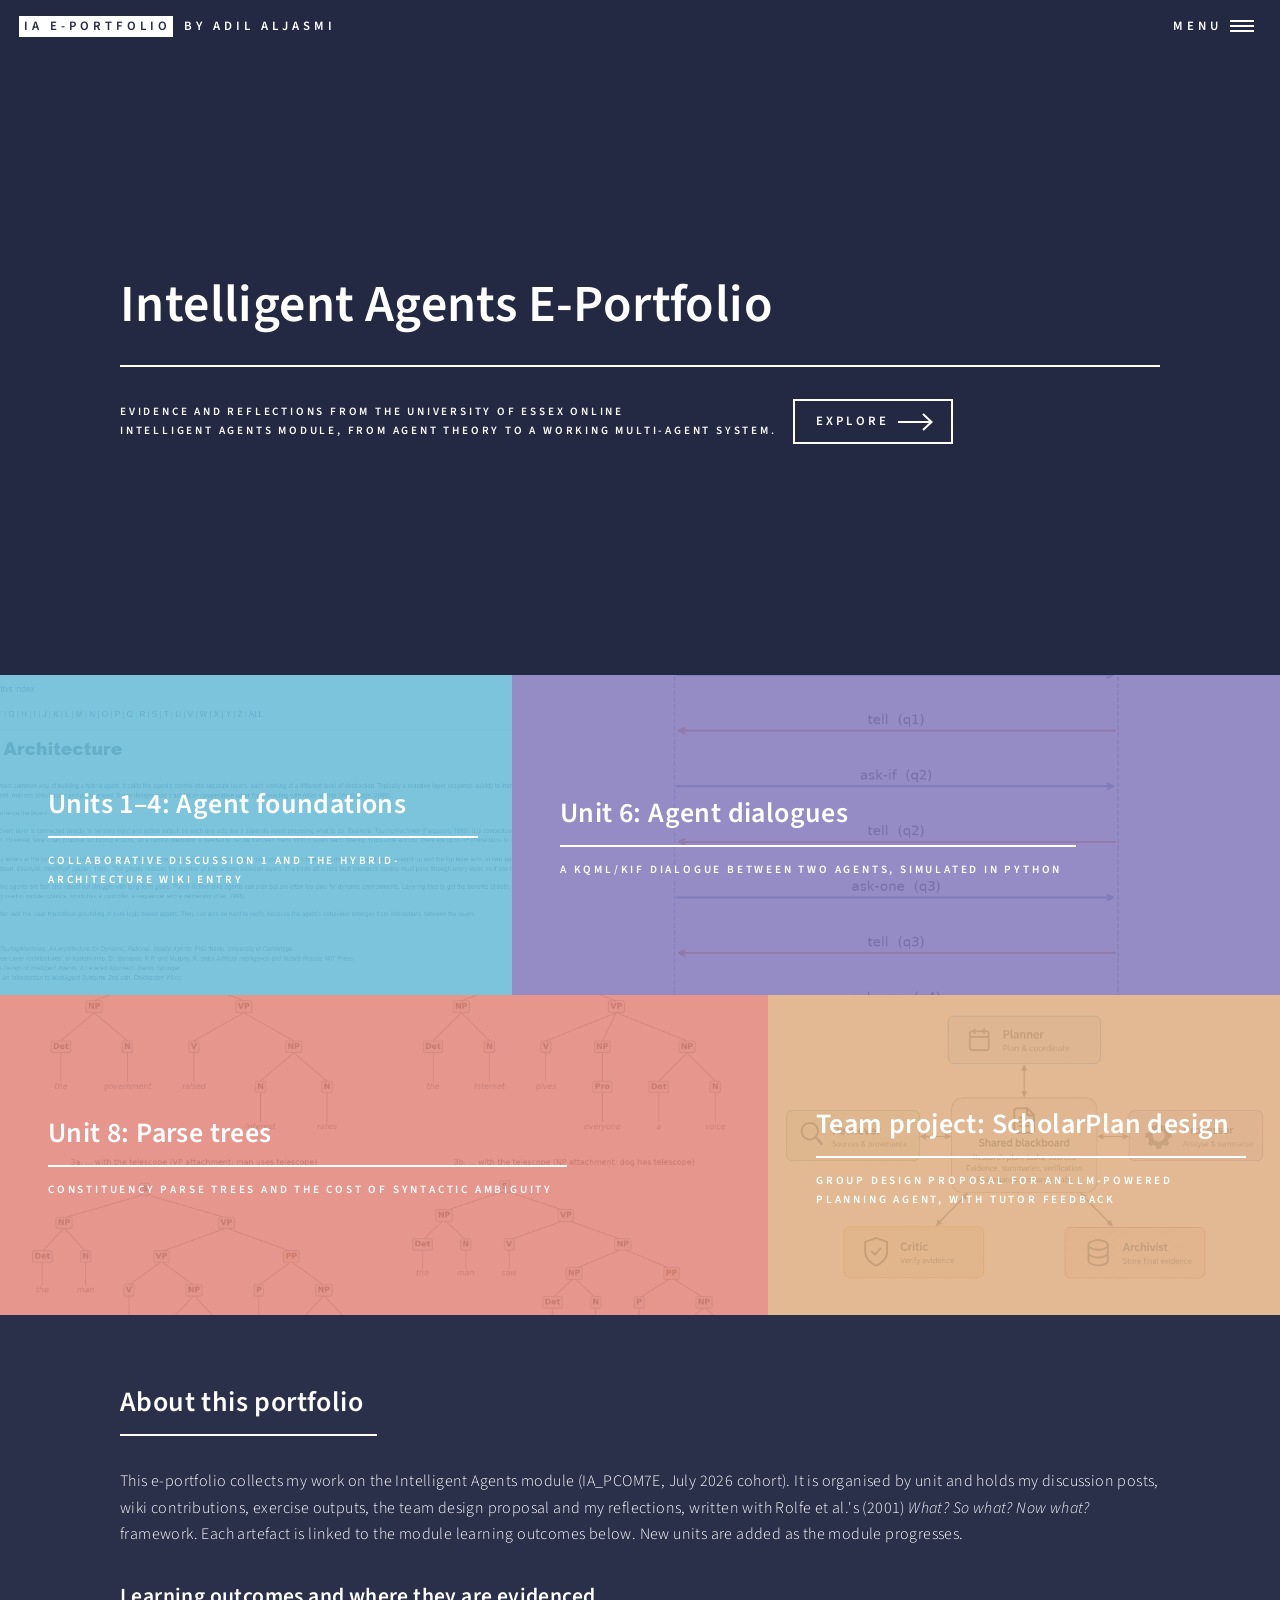
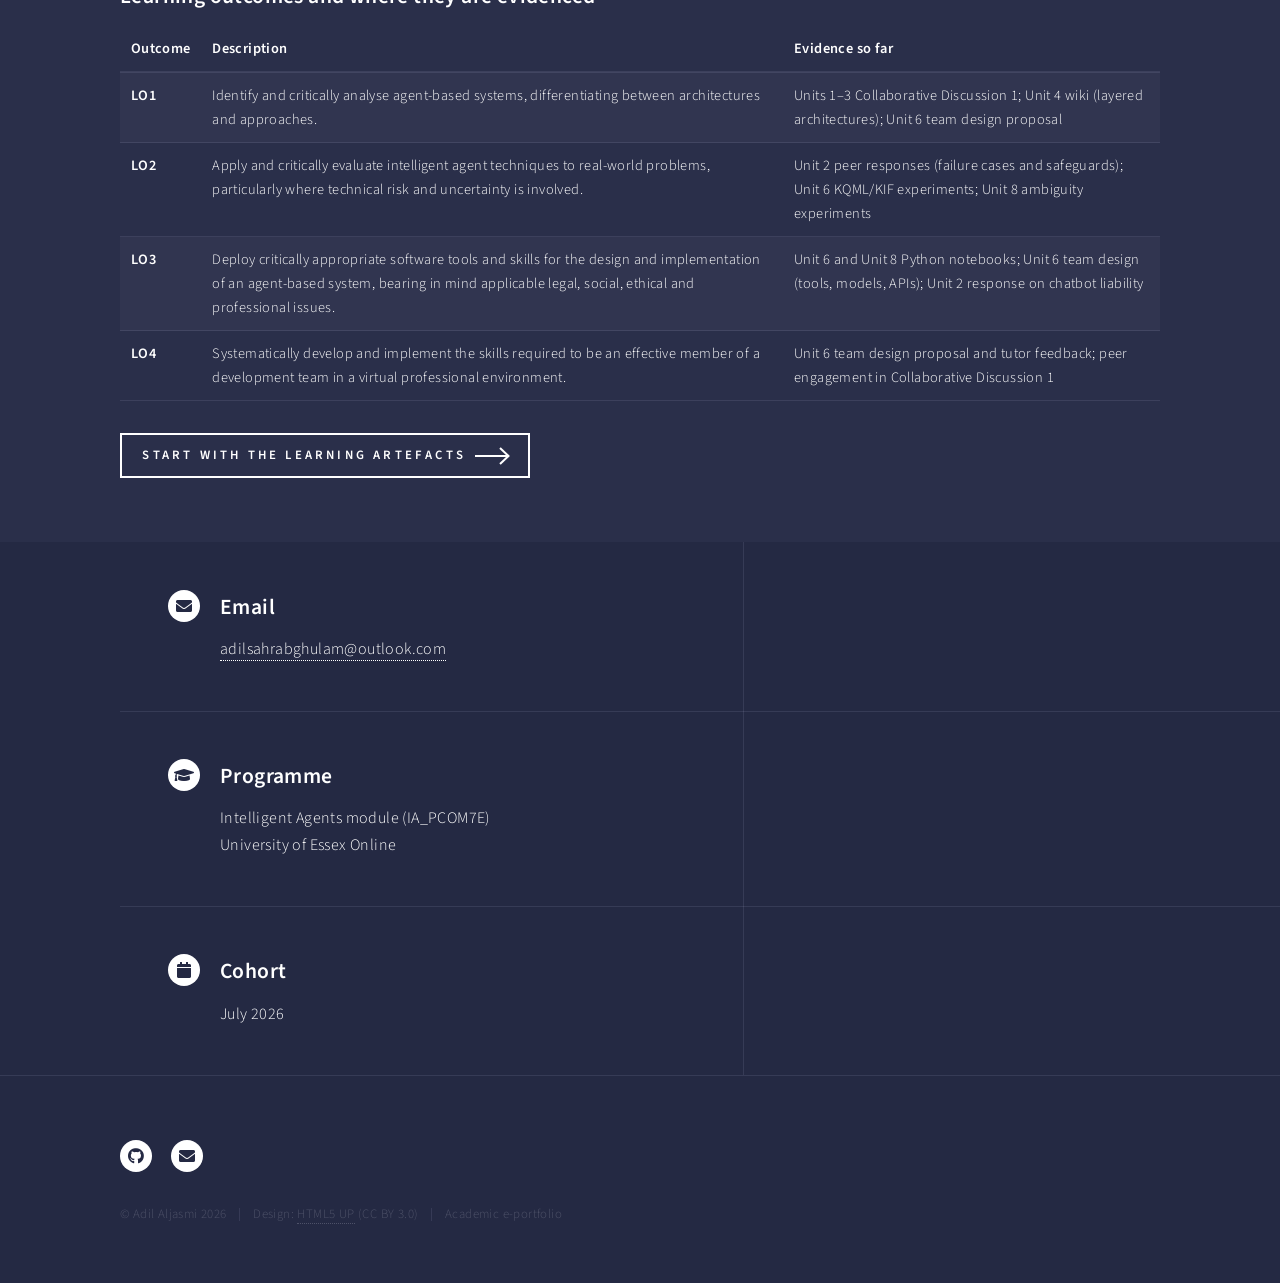
==== index.html @ deefd07a "Intelligent Agents e-portfolio: Units 1-4, 6 and 8, team project page" ====
<!DOCTYPE HTML>
<!--
	Forty by HTML5 UP
	html5up.net | @ajlkn
	Free for personal and commercial use under the CCA 3.0 license (html5up.net/license)
-->
<html>
	<head>
		<title>Home - Intelligent Agents E-Portfolio - ADIL ALJASMI</title>
		<meta charset="utf-8" />
		<meta name="viewport" content="width=device-width, initial-scale=1, user-scalable=no" />
		<link rel="stylesheet" href="assets/css/main.css" />
		<link rel="stylesheet" href="assets/css/portfolio.css" />
		<noscript><link rel="stylesheet" href="assets/css/noscript.css" /></noscript>
	</head>
	<body class="is-preload">
		<div id="wrapper">
			<header id="header" class="alt">
				<a href="index.html" class="logo"><strong>IA E-Portfolio</strong> <span>by ADIL ALJASMI</span></a>
				<nav><a href="#menu">Menu</a></nav>
			</header>
			<nav id="menu">
				<ul class="links">
							<li><a href="index.html">Home</a></li>
							<li><a href="artefacts.html">Learning Artefacts</a></li>
							<li><a href="team-project.html">Team Project (Unit 6)</a></li>
				</ul>
				<ul class="actions stacked">
					<li><a href="https://github.com/adilaljasmi/scholarplan" class="button primary fit">ScholarPlan code (Unit 11)</a></li>
					<li><a href="https://github.com/adilaljasmi" class="button fit">GitHub</a></li>
				</ul>
			</nav>
			<section id="banner" class="major">
				<div class="inner">
					<header class="major"><h1>Intelligent Agents E-Portfolio</h1></header>
					<div class="content">
						<p>Evidence and reflections from the University of Essex Online<br />Intelligent Agents module, from agent theory to a working multi-agent system.</p>
						<ul class="actions"><li><a href="#one" class="button next scrolly">Explore</a></li></ul>
					</div>
				</div>
			</section>
			<div id="main">
				<section id="one" class="tiles">
					<article>
						<span class="image"><img src="images/tile-units.png" alt="" /></span>
						<header class="major"><h3><a href="artefacts.html#unit1" class="link">Units 1&ndash;4: Agent foundations</a></h3><p>Collaborative Discussion 1 and the hybrid-architecture wiki entry</p></header>
					</article>
					<article>
						<span class="image"><img src="images/tile-unit6.png" alt="" /></span>
						<header class="major"><h3><a href="artefacts.html#unit6" class="link">Unit 6: Agent dialogues</a></h3><p>A KQML/KIF dialogue between two agents, simulated in Python</p></header>
					</article>
					<article>
						<span class="image"><img src="images/tile-unit8.png" alt="" /></span>
						<header class="major"><h3><a href="artefacts.html#unit8" class="link">Unit 8: Parse trees</a></h3><p>Constituency parse trees and the cost of syntactic ambiguity</p></header>
					</article>
					<article>
						<span class="image"><img src="images/tile-team.png" alt="" /></span>
						<header class="major"><h3><a href="team-project.html" class="link">Team project: ScholarPlan design</a></h3><p>Group design proposal for an LLM-powered planning agent, with tutor feedback</p></header>
					</article>
				</section>
				<section id="two">
					<div class="inner">
						<header class="major"><h2>About this portfolio</h2></header>
						<p>This e-portfolio collects my work on the Intelligent Agents module (IA_PCOM7E, July 2026 cohort). It is organised by unit and holds my discussion posts, wiki contributions, exercise outputs, the team design proposal and my reflections, written with Rolfe et al.'s (2001) <em>What? So what? Now what?</em> framework. Each artefact is linked to the module learning outcomes below. New units are added as the module progresses.</p>
						<h3>Learning outcomes and where they are evidenced</h3>
						<div class="table-wrapper"><table class="lo">
							<thead><tr><th>Outcome</th><th>Description</th><th>Evidence so far</th></tr></thead>
							<tbody><tr><td><strong>LO1</strong></td><td>Identify and critically analyse agent-based systems, differentiating between architectures and approaches.</td><td>Units 1&ndash;3 Collaborative Discussion 1; Unit 4 wiki (layered architectures); Unit 6 team design proposal</td></tr><tr><td><strong>LO2</strong></td><td>Apply and critically evaluate intelligent agent techniques to real-world problems, particularly where technical risk and uncertainty is involved.</td><td>Unit 2 peer responses (failure cases and safeguards); Unit 6 KQML/KIF experiments; Unit 8 ambiguity experiments</td></tr><tr><td><strong>LO3</strong></td><td>Deploy critically appropriate software tools and skills for the design and implementation of an agent-based system, bearing in mind applicable legal, social, ethical and professional issues.</td><td>Unit 6 and Unit 8 Python notebooks; Unit 6 team design (tools, models, APIs); Unit 2 response on chatbot liability</td></tr><tr><td><strong>LO4</strong></td><td>Systematically develop and implement the skills required to be an effective member of a development team in a virtual professional environment.</td><td>Unit 6 team design proposal and tutor feedback; peer engagement in Collaborative Discussion 1</td></tr></tbody>
						</table></div>
						<ul class="actions"><li><a href="artefacts.html" class="button next">Start with the learning artefacts</a></li></ul>
					</div>
				</section>
			</div>
			<section id="contact">
				<div class="inner">
					<section class="split">
						<section>
							<div class="contact-method">
								<span class="icon solid alt fa-envelope"></span>
								<h3>Email</h3>
								<a href="mailto:adilsahrabghulam@outlook.com">adilsahrabghulam@outlook.com</a>
							</div>
						</section>
						<section>
							<div class="contact-method">
								<span class="icon solid alt fa-graduation-cap"></span>
								<h3>Programme</h3>
								<span>Intelligent Agents module (IA_PCOM7E)<br />University of Essex Online</span>
							</div>
						</section>
						<section>
							<div class="contact-method">
								<span class="icon solid alt fa-calendar"></span>
								<h3>Cohort</h3>
								<span>July 2026</span>
							</div>
						</section>
					</section>
				</div>
			</section>
			<footer id="footer">
				<div class="inner">
					<ul class="icons">
						<li><a href="https://github.com/adilaljasmi" class="icon brands alt fa-github"><span class="label">GitHub</span></a></li>
						<li><a href="mailto:adilsahrabghulam@outlook.com" class="icon solid alt fa-envelope"><span class="label">Email</span></a></li>
					</ul>
					<ul class="copyright">
						<li>&copy; Adil Aljasmi 2026</li><li>Design: <a href="https://html5up.net">HTML5 UP</a> (CC BY 3.0)</li><li>Academic e-portfolio</li>
					</ul>
				</div>
			</footer>
		</div>
		<script src="assets/js/jquery.min.js"></script>
		<script src="assets/js/jquery.scrolly.min.js"></script>
		<script src="assets/js/jquery.scrollex.min.js"></script>
		<script src="assets/js/browser.min.js"></script>
		<script src="assets/js/breakpoints.min.js"></script>
		<script src="assets/js/util.js"></script>
		<script src="assets/js/main.js"></script>
	</body>
</html>
---- assets/css/main.css ----
@import url(fontawesome-all.min.css);
@import url("https://fonts.googleapis.com/css?family=Source+Sans+Pro:300,300italic,600,600italic");

/*
	Forty by HTML5 UP
	html5up.net | @ajlkn
	Free for personal and commercial use under the CCA 3.0 license (html5up.net/license)
*/

html, body, div, span, applet, object,
iframe, h1, h2, h3, h4, h5, h6, p, blockquote,
pre, a, abbr, acronym, address, big, cite,
code, del, dfn, em, img, ins, kbd, q, s, samp,
small, strike, strong, sub, sup, tt, var, b,
u, i, center, dl, dt, dd, ol, ul, li, fieldset,
form, label, legend, table, caption, tbody,
tfoot, thead, tr, th, td, article, aside,
canvas, details, embed, figure, figcaption,
footer, header, hgroup, menu, nav, output, ruby,
section, summary, time, mark, audio, video {
	margin: 0;
	padding: 0;
	border: 0;
	font-size: 100%;
	font: inherit;
	vertical-align: baseline;}

article, aside, details, figcaption, figure,
footer, header, hgroup, menu, nav, section {
	display: block;}

body {
	line-height: 1;
}

ol, ul {
	list-style: none;
}

blockquote, q {
	quotes: none;
}

	blockquote:before, blockquote:after, q:before, q:after {
		content: '';
		content: none;
	}

table {
	border-collapse: collapse;
	border-spacing: 0;
}

body {
	-webkit-text-size-adjust: none;
}

mark {
	background-color: transparent;
	color: inherit;
}

input::-moz-focus-inner {
	border: 0;
	padding: 0;
}

input, select, textarea {
	-moz-appearance: none;
	-webkit-appearance: none;
	-ms-appearance: none;
	appearance: none;
}

/* Basic */

	@-ms-viewport {
		width: device-width;
	}

	body {
		-ms-overflow-style: scrollbar;
	}

	@media screen and (max-width: 480px) {

		html, body {
			min-width: 320px;
		}

	}

	html {
		box-sizing: border-box;
	}

	*, *:before, *:after {
		box-sizing: inherit;
	}

	body {
		background: #242943;
	}

		body.is-preload *, body.is-preload *:before, body.is-preload *:after {
			-moz-animation: none !important;
			-webkit-animation: none !important;
			-ms-animation: none !important;
			animation: none !important;
			-moz-transition: none !important;
			-webkit-transition: none !important;
			-ms-transition: none !important;
			transition: none !important;
		}

/* Type */

	body, input, select, textarea {
		color: #ffffff;
		font-family: "Source Sans Pro", Helvetica, sans-serif;
		font-size: 17pt;
		font-weight: 300;
		letter-spacing: 0.025em;
		line-height: 1.65;
	}

		@media screen and (max-width: 1680px) {

			body, input, select, textarea {
				font-size: 14pt;
			}

		}

		@media screen and (max-width: 1280px) {

			body, input, select, textarea {
				font-size: 12pt;
			}

		}

		@media screen and (max-width: 360px) {

			body, input, select, textarea {
				font-size: 11pt;
			}

		}

	a {
		-moz-transition: color 0.2s ease-in-out, border-bottom-color 0.2s ease-in-out;
		-webkit-transition: color 0.2s ease-in-out, border-bottom-color 0.2s ease-in-out;
		-ms-transition: color 0.2s ease-in-out, border-bottom-color 0.2s ease-in-out;
		transition: color 0.2s ease-in-out, border-bottom-color 0.2s ease-in-out;
		border-bottom: dotted 1px;
		color: inherit;
		text-decoration: none;
	}

		a:hover {
			border-bottom-color: transparent;
			color: #9bf1ff !important;
		}

		a:active {
			color: #53e3fb !important;
		}

	strong, b {
		color: #ffffff;
		font-weight: 600;
	}

	em, i {
		font-style: italic;
	}

	p {
		margin: 0 0 2em 0;
	}

	h1, h2, h3, h4, h5, h6 {
		color: #ffffff;
		font-weight: 600;
		line-height: 1.65;
		margin: 0 0 1em 0;
	}

		h1 a, h2 a, h3 a, h4 a, h5 a, h6 a {
			color: inherit;
			border-bottom: 0;
		}

	h1 {
		font-size: 2.5em;
	}

	h2 {
		font-size: 1.75em;
	}

	h3 {
		font-size: 1.35em;
	}

	h4 {
		font-size: 1.1em;
	}

	h5 {
		font-size: 0.9em;
	}

	h6 {
		font-size: 0.7em;
	}

	@media screen and (max-width: 736px) {

		h1 {
			font-size: 2em;
		}

		h2 {
			font-size: 1.5em;
		}

		h3 {
			font-size: 1.25em;
		}

	}

	sub {
		font-size: 0.8em;
		position: relative;
		top: 0.5em;
	}

	sup {
		font-size: 0.8em;
		position: relative;
		top: -0.5em;
	}

	blockquote {
		border-left: solid 4px rgba(212, 212, 255, 0.1);
		font-style: italic;
		margin: 0 0 2em 0;
		padding: 0.5em 0 0.5em 2em;
	}

	code {
		background: rgba(212, 212, 255, 0.035);
		font-family: "Courier New", monospace;
		font-size: 0.9em;
		margin: 0 0.25em;
		padding: 0.25em 0.65em;
	}

	pre {
		-webkit-overflow-scrolling: touch;
		font-family: "Courier New", monospace;
		font-size: 0.9em;
		margin: 0 0 2em 0;
	}

		pre code {
			display: block;
			line-height: 1.75;
			padding: 1em 1.5em;
			overflow-x: auto;
		}

	hr {
		border: 0;
		border-bottom: solid 1px rgba(212, 212, 255, 0.1);
		margin: 2em 0;
	}

		hr.major {
			margin: 3em 0;
		}

	.align-left {
		text-align: left;
	}

	.align-center {
		text-align: center;
	}

	.align-right {
		text-align: right;
	}

/* Row */

	.row {
		display: flex;
		flex-wrap: wrap;
		box-sizing: border-box;
		align-items: stretch;
	}

		.row > * {
			box-sizing: border-box;
		}

		.row.gtr-uniform > * > :last-child {
			margin-bottom: 0;
		}

		.row.aln-left {
			justify-content: flex-start;
		}

		.row.aln-center {
			justify-content: center;
		}

		.row.aln-right {
			justify-content: flex-end;
		}

		.row.aln-top {
			align-items: flex-start;
		}

		.row.aln-middle {
			align-items: center;
		}

		.row.aln-bottom {
			align-items: flex-end;
		}

		.row > .imp {
			order: -1;
		}

		.row > .col-1 {
			width: 8.33333%;
		}

		.row > .off-1 {
			margin-left: 8.33333%;
		}

		.row > .col-2 {
			width: 16.66667%;
		}

		.row > .off-2 {
			margin-left: 16.66667%;
		}

		.row > .col-3 {
			width: 25%;
		}

		.row > .off-3 {
			margin-left: 25%;
		}

		.row > .col-4 {
			width: 33.33333%;
		}

		.row > .off-4 {
			margin-left: 33.33333%;
		}

		.row > .col-5 {
			width: 41.66667%;
		}

		.row > .off-5 {
			margin-left: 41.66667%;
		}

		.row > .col-6 {
			width: 50%;
		}

		.row > .off-6 {
			margin-left: 50%;
		}

		.row > .col-7 {
			width: 58.33333%;
		}

		.row > .off-7 {
			margin-left: 58.33333%;
		}

		.row > .col-8 {
			width: 66.66667%;
		}

		.row > .off-8 {
			margin-left: 66.66667%;
		}

		.row > .col-9 {
			width: 75%;
		}

		.row > .off-9 {
			margin-left: 75%;
		}

		.row > .col-10 {
			width: 83.33333%;
		}

		.row > .off-10 {
			margin-left: 83.33333%;
		}

		.row > .col-11 {
			width: 91.66667%;
		}

		.row > .off-11 {
			margin-left: 91.66667%;
		}

		.row > .col-12 {
			width: 100%;
		}

		.row > .off-12 {
			margin-left: 100%;
		}

		.row.gtr-0 {
			margin-top: 0;
			margin-left: 0em;
		}

			.row.gtr-0 > * {
				padding: 0 0 0 0em;
			}

			.row.gtr-0.gtr-uniform {
				margin-top: 0em;
			}

				.row.gtr-0.gtr-uniform > * {
					padding-top: 0em;
				}

		.row.gtr-25 {
			margin-top: 0;
			margin-left: -0.5em;
		}

			.row.gtr-25 > * {
				padding: 0 0 0 0.5em;
			}

			.row.gtr-25.gtr-uniform {
				margin-top: -0.5em;
			}

				.row.gtr-25.gtr-uniform > * {
					padding-top: 0.5em;
				}

		.row.gtr-50 {
			margin-top: 0;
			margin-left: -1em;
		}

			.row.gtr-50 > * {
				padding: 0 0 0 1em;
			}

			.row.gtr-50.gtr-uniform {
				margin-top: -1em;
			}

				.row.gtr-50.gtr-uniform > * {
					padding-top: 1em;
				}

		.row {
			margin-top: 0;
			margin-left: -2em;
		}

			.row > * {
				padding: 0 0 0 2em;
			}

			.row.gtr-uniform {
				margin-top: -2em;
			}

				.row.gtr-uniform > * {
					padding-top: 2em;
				}

		.row.gtr-150 {
			margin-top: 0;
			margin-left: -3em;
		}

			.row.gtr-150 > * {
				padding: 0 0 0 3em;
			}

			.row.gtr-150.gtr-uniform {
				margin-top: -3em;
			}

				.row.gtr-150.gtr-uniform > * {
					padding-top: 3em;
				}

		.row.gtr-200 {
			margin-top: 0;
			margin-left: -4em;
		}

			.row.gtr-200 > * {
				padding: 0 0 0 4em;
			}

			.row.gtr-200.gtr-uniform {
				margin-top: -4em;
			}

				.row.gtr-200.gtr-uniform > * {
					padding-top: 4em;
				}

		@media screen and (max-width: 1680px) {

			.row {
				display: flex;
				flex-wrap: wrap;
				box-sizing: border-box;
				align-items: stretch;
			}

				.row > * {
					box-sizing: border-box;
				}

				.row.gtr-uniform > * > :last-child {
					margin-bottom: 0;
				}

				.row.aln-left {
					justify-content: flex-start;
				}

				.row.aln-center {
					justify-content: center;
				}

				.row.aln-right {
					justify-content: flex-end;
				}

				.row.aln-top {
					align-items: flex-start;
				}

				.row.aln-middle {
					align-items: center;
				}

				.row.aln-bottom {
					align-items: flex-end;
				}

				.row > .imp-xlarge {
					order: -1;
				}

				.row > .col-1-xlarge {
					width: 8.33333%;
				}

				.row > .off-1-xlarge {
					margin-left: 8.33333%;
				}

				.row > .col-2-xlarge {
					width: 16.66667%;
				}

				.row > .off-2-xlarge {
					margin-left: 16.66667%;
				}

				.row > .col-3-xlarge {
					width: 25%;
				}

				.row > .off-3-xlarge {
					margin-left: 25%;
				}

				.row > .col-4-xlarge {
					width: 33.33333%;
				}

				.row > .off-4-xlarge {
					margin-left: 33.33333%;
				}

				.row > .col-5-xlarge {
					width: 41.66667%;
				}

				.row > .off-5-xlarge {
					margin-left: 41.66667%;
				}

				.row > .col-6-xlarge {
					width: 50%;
				}

				.row > .off-6-xlarge {
					margin-left: 50%;
				}

				.row > .col-7-xlarge {
					width: 58.33333%;
				}

				.row > .off-7-xlarge {
					margin-left: 58.33333%;
				}

				.row > .col-8-xlarge {
					width: 66.66667%;
				}

				.row > .off-8-xlarge {
					margin-left: 66.66667%;
				}

				.row > .col-9-xlarge {
					width: 75%;
				}

				.row > .off-9-xlarge {
					margin-left: 75%;
				}

				.row > .col-10-xlarge {
					width: 83.33333%;
				}

				.row > .off-10-xlarge {
					margin-left: 83.33333%;
				}

				.row > .col-11-xlarge {
					width: 91.66667%;
				}

				.row > .off-11-xlarge {
					margin-left: 91.66667%;
				}

				.row > .col-12-xlarge {
					width: 100%;
				}

				.row > .off-12-xlarge {
					margin-left: 100%;
				}

				.row.gtr-0 {
					margin-top: 0;
					margin-left: 0em;
				}

					.row.gtr-0 > * {
						padding: 0 0 0 0em;
					}

					.row.gtr-0.gtr-uniform {
						margin-top: 0em;
					}

						.row.gtr-0.gtr-uniform > * {
							padding-top: 0em;
						}

				.row.gtr-25 {
					margin-top: 0;
					margin-left: -0.5em;
				}

					.row.gtr-25 > * {
						padding: 0 0 0 0.5em;
					}

					.row.gtr-25.gtr-uniform {
						margin-top: -0.5em;
					}

						.row.gtr-25.gtr-uniform > * {
							padding-top: 0.5em;
						}

				.row.gtr-50 {
					margin-top: 0;
					margin-left: -1em;
				}

					.row.gtr-50 > * {
						padding: 0 0 0 1em;
					}

					.row.gtr-50.gtr-uniform {
						margin-top: -1em;
					}

						.row.gtr-50.gtr-uniform > * {
							padding-top: 1em;
						}

				.row {
					margin-top: 0;
					margin-left: -2em;
				}

					.row > * {
						padding: 0 0 0 2em;
					}

					.row.gtr-uniform {
						margin-top: -2em;
					}

						.row.gtr-uniform > * {
							padding-top: 2em;
						}

				.row.gtr-150 {
					margin-top: 0;
					margin-left: -3em;
				}

					.row.gtr-150 > * {
						padding: 0 0 0 3em;
					}

					.row.gtr-150.gtr-uniform {
						margin-top: -3em;
					}

						.row.gtr-150.gtr-uniform > * {
							padding-top: 3em;
						}

				.row.gtr-200 {
					margin-top: 0;
					margin-left: -4em;
				}

					.row.gtr-200 > * {
						padding: 0 0 0 4em;
					}

					.row.gtr-200.gtr-uniform {
						margin-top: -4em;
					}

						.row.gtr-200.gtr-uniform > * {
							padding-top: 4em;
						}

		}

		@media screen and (max-width: 1280px) {

			.row {
				display: flex;
				flex-wrap: wrap;
				box-sizing: border-box;
				align-items: stretch;
			}

				.row > * {
					box-sizing: border-box;
				}

				.row.gtr-uniform > * > :last-child {
					margin-bottom: 0;
				}

				.row.aln-left {
					justify-content: flex-start;
				}

				.row.aln-center {
					justify-content: center;
				}

				.row.aln-right {
					justify-content: flex-end;
				}

				.row.aln-top {
					align-items: flex-start;
				}

				.row.aln-middle {
					align-items: center;
				}

				.row.aln-bottom {
					align-items: flex-end;
				}

				.row > .imp-large {
					order: -1;
				}

				.row > .col-1-large {
					width: 8.33333%;
				}

				.row > .off-1-large {
					margin-left: 8.33333%;
				}

				.row > .col-2-large {
					width: 16.66667%;
				}

				.row > .off-2-large {
					margin-left: 16.66667%;
				}

				.row > .col-3-large {
					width: 25%;
				}

				.row > .off-3-large {
					margin-left: 25%;
				}

				.row > .col-4-large {
					width: 33.33333%;
				}

				.row > .off-4-large {
					margin-left: 33.33333%;
				}

				.row > .col-5-large {
					width: 41.66667%;
				}

				.row > .off-5-large {
					margin-left: 41.66667%;
				}

				.row > .col-6-large {
					width: 50%;
				}

				.row > .off-6-large {
					margin-left: 50%;
				}

				.row > .col-7-large {
					width: 58.33333%;
				}

				.row > .off-7-large {
					margin-left: 58.33333%;
				}

				.row > .col-8-large {
					width: 66.66667%;
				}

				.row > .off-8-large {
					margin-left: 66.66667%;
				}

				.row > .col-9-large {
					width: 75%;
				}

				.row > .off-9-large {
					margin-left: 75%;
				}

				.row > .col-10-large {
					width: 83.33333%;
				}

				.row > .off-10-large {
					margin-left: 83.33333%;
				}

				.row > .col-11-large {
					width: 91.66667%;
				}

				.row > .off-11-large {
					margin-left: 91.66667%;
				}

				.row > .col-12-large {
					width: 100%;
				}

				.row > .off-12-large {
					margin-left: 100%;
				}

				.row.gtr-0 {
					margin-top: 0;
					margin-left: 0em;
				}

					.row.gtr-0 > * {
						padding: 0 0 0 0em;
					}

					.row.gtr-0.gtr-uniform {
						margin-top: 0em;
					}

						.row.gtr-0.gtr-uniform > * {
							padding-top: 0em;
						}

				.row.gtr-25 {
					margin-top: 0;
					margin-left: -0.375em;
				}

					.row.gtr-25 > * {
						padding: 0 0 0 0.375em;
					}

					.row.gtr-25.gtr-uniform {
						margin-top: -0.375em;
					}

						.row.gtr-25.gtr-uniform > * {
							padding-top: 0.375em;
						}

				.row.gtr-50 {
					margin-top: 0;
					margin-left: -0.75em;
				}

					.row.gtr-50 > * {
						padding: 0 0 0 0.75em;
					}

					.row.gtr-50.gtr-uniform {
						margin-top: -0.75em;
					}

						.row.gtr-50.gtr-uniform > * {
							padding-top: 0.75em;
						}

				.row {
					margin-top: 0;
					margin-left: -1.5em;
				}

					.row > * {
						padding: 0 0 0 1.5em;
					}

					.row.gtr-uniform {
						margin-top: -1.5em;
					}

						.row.gtr-uniform > * {
							padding-top: 1.5em;
						}

				.row.gtr-150 {
					margin-top: 0;
					margin-left: -2.25em;
				}

					.row.gtr-150 > * {
						padding: 0 0 0 2.25em;
					}

					.row.gtr-150.gtr-uniform {
						margin-top: -2.25em;
					}

						.row.gtr-150.gtr-uniform > * {
							padding-top: 2.25em;
						}

				.row.gtr-200 {
					margin-top: 0;
					margin-left: -3em;
				}

					.row.gtr-200 > * {
						padding: 0 0 0 3em;
					}

					.row.gtr-200.gtr-uniform {
						margin-top: -3em;
					}

						.row.gtr-200.gtr-uniform > * {
							padding-top: 3em;
						}

		}

		@media screen and (max-width: 980px) {

			.row {
				display: flex;
				flex-wrap: wrap;
				box-sizing: border-box;
				align-items: stretch;
			}

				.row > * {
					box-sizing: border-box;
				}

				.row.gtr-uniform > * > :last-child {
					margin-bottom: 0;
				}

				.row.aln-left {
					justify-content: flex-start;
				}

				.row.aln-center {
					justify-content: center;
				}

				.row.aln-right {
					justify-content: flex-end;
				}

				.row.aln-top {
					align-items: flex-start;
				}

				.row.aln-middle {
					align-items: center;
				}

				.row.aln-bottom {
					align-items: flex-end;
				}

				.row > .imp-medium {
					order: -1;
				}

				.row > .col-1-medium {
					width: 8.33333%;
				}

				.row > .off-1-medium {
					margin-left: 8.33333%;
				}

				.row > .col-2-medium {
					width: 16.66667%;
				}

				.row > .off-2-medium {
					margin-left: 16.66667%;
				}

				.row > .col-3-medium {
					width: 25%;
				}

				.row > .off-3-medium {
					margin-left: 25%;
				}

				.row > .col-4-medium {
					width: 33.33333%;
				}

				.row > .off-4-medium {
					margin-left: 33.33333%;
				}

				.row > .col-5-medium {
					width: 41.66667%;
				}

				.row > .off-5-medium {
					margin-left: 41.66667%;
				}

				.row > .col-6-medium {
					width: 50%;
				}

				.row > .off-6-medium {
					margin-left: 50%;
				}

				.row > .col-7-medium {
					width: 58.33333%;
				}

				.row > .off-7-medium {
					margin-left: 58.33333%;
				}

				.row > .col-8-medium {
					width: 66.66667%;
				}

				.row > .off-8-medium {
					margin-left: 66.66667%;
				}

				.row > .col-9-medium {
					width: 75%;
				}

				.row > .off-9-medium {
					margin-left: 75%;
				}

				.row > .col-10-medium {
					width: 83.33333%;
				}

				.row > .off-10-medium {
					margin-left: 83.33333%;
				}

				.row > .col-11-medium {
					width: 91.66667%;
				}

				.row > .off-11-medium {
					margin-left: 91.66667%;
				}

				.row > .col-12-medium {
					width: 100%;
				}

				.row > .off-12-medium {
					margin-left: 100%;
				}

				.row.gtr-0 {
					margin-top: 0;
					margin-left: 0em;
				}

					.row.gtr-0 > * {
						padding: 0 0 0 0em;
					}

					.row.gtr-0.gtr-uniform {
						margin-top: 0em;
					}

						.row.gtr-0.gtr-uniform > * {
							padding-top: 0em;
						}

				.row.gtr-25 {
					margin-top: 0;
					margin-left: -0.375em;
				}

					.row.gtr-25 > * {
						padding: 0 0 0 0.375em;
					}

					.row.gtr-25.gtr-uniform {
						margin-top: -0.375em;
					}

						.row.gtr-25.gtr-uniform > * {
							padding-top: 0.375em;
						}

				.row.gtr-50 {
					margin-top: 0;
					margin-left: -0.75em;
				}

					.row.gtr-50 > * {
						padding: 0 0 0 0.75em;
					}

					.row.gtr-50.gtr-uniform {
						margin-top: -0.75em;
					}

						.row.gtr-50.gtr-uniform > * {
							padding-top: 0.75em;
						}

				.row {
					margin-top: 0;
					margin-left: -1.5em;
				}

					.row > * {
						padding: 0 0 0 1.5em;
					}

					.row.gtr-uniform {
						margin-top: -1.5em;
					}

						.row.gtr-uniform > * {
							padding-top: 1.5em;
						}

				.row.gtr-150 {
					margin-top: 0;
					margin-left: -2.25em;
				}

					.row.gtr-150 > * {
						padding: 0 0 0 2.25em;
					}

					.row.gtr-150.gtr-uniform {
						margin-top: -2.25em;
					}

						.row.gtr-150.gtr-uniform > * {
							padding-top: 2.25em;
						}

				.row.gtr-200 {
					margin-top: 0;
					margin-left: -3em;
				}

					.row.gtr-200 > * {
						padding: 0 0 0 3em;
					}

					.row.gtr-200.gtr-uniform {
						margin-top: -3em;
					}

						.row.gtr-200.gtr-uniform > * {
							padding-top: 3em;
						}

		}

		@media screen and (max-width: 736px) {

			.row {
				display: flex;
				flex-wrap: wrap;
				box-sizing: border-box;
				align-items: stretch;
			}

				.row > * {
					box-sizing: border-box;
				}

				.row.gtr-uniform > * > :last-child {
					margin-bottom: 0;
				}

				.row.aln-left {
					justify-content: flex-start;
				}

				.row.aln-center {
					justify-content: center;
				}

				.row.aln-right {
					justify-content: flex-end;
				}

				.row.aln-top {
					align-items: flex-start;
				}

				.row.aln-middle {
					align-items: center;
				}

				.row.aln-bottom {
					align-items: flex-end;
				}

				.row > .imp-small {
					order: -1;
				}

				.row > .col-1-small {
					width: 8.33333%;
				}

				.row > .off-1-small {
					margin-left: 8.33333%;
				}

				.row > .col-2-small {
					width: 16.66667%;
				}

				.row > .off-2-small {
					margin-left: 16.66667%;
				}

				.row > .col-3-small {
					width: 25%;
				}

				.row > .off-3-small {
					margin-left: 25%;
				}

				.row > .col-4-small {
					width: 33.33333%;
				}

				.row > .off-4-small {
					margin-left: 33.33333%;
				}

				.row > .col-5-small {
					width: 41.66667%;
				}

				.row > .off-5-small {
					margin-left: 41.66667%;
				}

				.row > .col-6-small {
					width: 50%;
				}

				.row > .off-6-small {
					margin-left: 50%;
				}

				.row > .col-7-small {
					width: 58.33333%;
				}

				.row > .off-7-small {
					margin-left: 58.33333%;
				}

				.row > .col-8-small {
					width: 66.66667%;
				}

				.row > .off-8-small {
					margin-left: 66.66667%;
				}

				.row > .col-9-small {
					width: 75%;
				}

				.row > .off-9-small {
					margin-left: 75%;
				}

				.row > .col-10-small {
					width: 83.33333%;
				}

				.row > .off-10-small {
					margin-left: 83.33333%;
				}

				.row > .col-11-small {
					width: 91.66667%;
				}

				.row > .off-11-small {
					margin-left: 91.66667%;
				}

				.row > .col-12-small {
					width: 100%;
				}

				.row > .off-12-small {
					margin-left: 100%;
				}

				.row.gtr-0 {
					margin-top: 0;
					margin-left: 0em;
				}

					.row.gtr-0 > * {
						padding: 0 0 0 0em;
					}

					.row.gtr-0.gtr-uniform {
						margin-top: 0em;
					}

						.row.gtr-0.gtr-uniform > * {
							padding-top: 0em;
						}

				.row.gtr-25 {
					margin-top: 0;
					margin-left: -0.3125em;
				}

					.row.gtr-25 > * {
						padding: 0 0 0 0.3125em;
					}

					.row.gtr-25.gtr-uniform {
						margin-top: -0.3125em;
					}

						.row.gtr-25.gtr-uniform > * {
							padding-top: 0.3125em;
						}

				.row.gtr-50 {
					margin-top: 0;
					margin-left: -0.625em;
				}

					.row.gtr-50 > * {
						padding: 0 0 0 0.625em;
					}

					.row.gtr-50.gtr-uniform {
						margin-top: -0.625em;
					}

						.row.gtr-50.gtr-uniform > * {
							padding-top: 0.625em;
						}

				.row {
					margin-top: 0;
					margin-left: -1.25em;
				}

					.row > * {
						padding: 0 0 0 1.25em;
					}

					.row.gtr-uniform {
						margin-top: -1.25em;
					}

						.row.gtr-uniform > * {
							padding-top: 1.25em;
						}

				.row.gtr-150 {
					margin-top: 0;
					margin-left: -1.875em;
				}

					.row.gtr-150 > * {
						padding: 0 0 0 1.875em;
					}

					.row.gtr-150.gtr-uniform {
						margin-top: -1.875em;
					}

						.row.gtr-150.gtr-uniform > * {
							padding-top: 1.875em;
						}

				.row.gtr-200 {
					margin-top: 0;
					margin-left: -2.5em;
				}

					.row.gtr-200 > * {
						padding: 0 0 0 2.5em;
					}

					.row.gtr-200.gtr-uniform {
						margin-top: -2.5em;
					}

						.row.gtr-200.gtr-uniform > * {
							padding-top: 2.5em;
						}

		}

		@media screen and (max-width: 480px) {

			.row {
				display: flex;
				flex-wrap: wrap;
				box-sizing: border-box;
				align-items: stretch;
			}

				.row > * {
					box-sizing: border-box;
				}

				.row.gtr-uniform > * > :last-child {
					margin-bottom: 0;
				}

				.row.aln-left {
					justify-content: flex-start;
				}

				.row.aln-center {
					justify-content: center;
				}

				.row.aln-right {
					justify-content: flex-end;
				}

				.row.aln-top {
					align-items: flex-start;
				}

				.row.aln-middle {
					align-items: center;
				}

				.row.aln-bottom {
					align-items: flex-end;
				}

				.row > .imp-xsmall {
					order: -1;
				}

				.row > .col-1-xsmall {
					width: 8.33333%;
				}

				.row > .off-1-xsmall {
					margin-left: 8.33333%;
				}

				.row > .col-2-xsmall {
					width: 16.66667%;
				}

				.row > .off-2-xsmall {
					margin-left: 16.66667%;
				}

				.row > .col-3-xsmall {
					width: 25%;
				}

				.row > .off-3-xsmall {
					margin-left: 25%;
				}

				.row > .col-4-xsmall {
					width: 33.33333%;
				}

				.row > .off-4-xsmall {
					margin-left: 33.33333%;
				}

				.row > .col-5-xsmall {
					width: 41.66667%;
				}

				.row > .off-5-xsmall {
					margin-left: 41.66667%;
				}

				.row > .col-6-xsmall {
					width: 50%;
				}

				.row > .off-6-xsmall {
					margin-left: 50%;
				}

				.row > .col-7-xsmall {
					width: 58.33333%;
				}

				.row > .off-7-xsmall {
					margin-left: 58.33333%;
				}

				.row > .col-8-xsmall {
					width: 66.66667%;
				}

				.row > .off-8-xsmall {
					margin-left: 66.66667%;
				}

				.row > .col-9-xsmall {
					width: 75%;
				}

				.row > .off-9-xsmall {
					margin-left: 75%;
				}

				.row > .col-10-xsmall {
					width: 83.33333%;
				}

				.row > .off-10-xsmall {
					margin-left: 83.33333%;
				}

				.row > .col-11-xsmall {
					width: 91.66667%;
				}

				.row > .off-11-xsmall {
					margin-left: 91.66667%;
				}

				.row > .col-12-xsmall {
					width: 100%;
				}

				.row > .off-12-xsmall {
					margin-left: 100%;
				}

				.row.gtr-0 {
					margin-top: 0;
					margin-left: 0em;
				}

					.row.gtr-0 > * {
						padding: 0 0 0 0em;
					}

					.row.gtr-0.gtr-uniform {
						margin-top: 0em;
					}

						.row.gtr-0.gtr-uniform > * {
							padding-top: 0em;
						}

				.row.gtr-25 {
					margin-top: 0;
					margin-left: -0.3125em;
				}

					.row.gtr-25 > * {
						padding: 0 0 0 0.3125em;
					}

					.row.gtr-25.gtr-uniform {
						margin-top: -0.3125em;
					}

						.row.gtr-25.gtr-uniform > * {
							padding-top: 0.3125em;
						}

				.row.gtr-50 {
					margin-top: 0;
					margin-left: -0.625em;
				}

					.row.gtr-50 > * {
						padding: 0 0 0 0.625em;
					}

					.row.gtr-50.gtr-uniform {
						margin-top: -0.625em;
					}

						.row.gtr-50.gtr-uniform > * {
							padding-top: 0.625em;
						}

				.row {
					margin-top: 0;
					margin-left: -1.25em;
				}

					.row > * {
						padding: 0 0 0 1.25em;
					}

					.row.gtr-uniform {
						margin-top: -1.25em;
					}

						.row.gtr-uniform > * {
							padding-top: 1.25em;
						}

				.row.gtr-150 {
					margin-top: 0;
					margin-left: -1.875em;
				}

					.row.gtr-150 > * {
						padding: 0 0 0 1.875em;
					}

					.row.gtr-150.gtr-uniform {
						margin-top: -1.875em;
					}

						.row.gtr-150.gtr-uniform > * {
							padding-top: 1.875em;
						}

				.row.gtr-200 {
					margin-top: 0;
					margin-left: -2.5em;
				}

					.row.gtr-200 > * {
						padding: 0 0 0 2.5em;
					}

					.row.gtr-200.gtr-uniform {
						margin-top: -2.5em;
					}

						.row.gtr-200.gtr-uniform > * {
							padding-top: 2.5em;
						}

		}

/* Section/Article */

	section.special, article.special {
		text-align: center;
	}

	header.major {
		width: -moz-max-content;
		width: -webkit-max-content;
		width: -ms-max-content;
		width: max-content;
		margin-bottom: 2em;
	}

		header.major > :first-child {
			margin-bottom: 0;
			width: calc(100% + 0.5em);
		}

			header.major > :first-child:after {
				content: '';
				background-color: #ffffff;
				display: block;
				height: 2px;
				margin: 0.325em 0 0.5em 0;
				width: 100%;
			}

		header.major > p {
			font-size: 0.7em;
			font-weight: 600;
			letter-spacing: 0.25em;
			margin-bottom: 0;
			text-transform: uppercase;
		}

		body.is-ie header.major > :first-child:after {
			max-width: 9em;
		}

		body.is-ie header.major > h1:after {
			max-width: 100% !important;
		}

	@media screen and (max-width: 736px) {

		header.major > p br {
			display: none;
		}

	}

/* Form */

	form {
		margin: 0 0 2em 0;
	}

		form > :last-child {
			margin-bottom: 0;
		}

		form > .fields {
			display: -moz-flex;
			display: -webkit-flex;
			display: -ms-flex;
			display: flex;
			-moz-flex-wrap: wrap;
			-webkit-flex-wrap: wrap;
			-ms-flex-wrap: wrap;
			flex-wrap: wrap;
			width: calc(100% + 3em);
			margin: -1.5em 0 2em -1.5em;
		}

			form > .fields > .field {
				-moz-flex-grow: 0;
				-webkit-flex-grow: 0;
				-ms-flex-grow: 0;
				flex-grow: 0;
				-moz-flex-shrink: 0;
				-webkit-flex-shrink: 0;
				-ms-flex-shrink: 0;
				flex-shrink: 0;
				padding: 1.5em 0 0 1.5em;
				width: calc(100% - 1.5em);
			}

				form > .fields > .field.half {
					width: calc(50% - 0.75em);
				}

				form > .fields > .field.third {
					width: calc(100%/3 - 0.5em);
				}

				form > .fields > .field.quarter {
					width: calc(25% - 0.375em);
				}

		@media screen and (max-width: 480px) {

			form > .fields {
				width: calc(100% + 3em);
				margin: -1.5em 0 2em -1.5em;
			}

				form > .fields > .field {
					padding: 1.5em 0 0 1.5em;
					width: calc(100% - 1.5em);
				}

					form > .fields > .field.half {
						width: calc(100% - 1.5em);
					}

					form > .fields > .field.third {
						width: calc(100% - 1.5em);
					}

					form > .fields > .field.quarter {
						width: calc(100% - 1.5em);
					}

		}

	label {
		color: #ffffff;
		display: block;
		font-size: 0.8em;
		font-weight: 600;
		letter-spacing: 0.25em;
		margin: 0 0 1em 0;
		text-transform: uppercase;
	}

	input[type="text"],
	input[type="password"],
	input[type="email"],
	input[type="tel"],
	input[type="search"],
	input[type="url"],
	select,
	textarea {
		-moz-appearance: none;
		-webkit-appearance: none;
		-ms-appearance: none;
		appearance: none;
		background: rgba(212, 212, 255, 0.035);
		border: none;
		border-radius: 0;
		color: inherit;
		display: block;
		outline: 0;
		padding: 0 1em;
		text-decoration: none;
		width: 100%;
	}

		input[type="text"]:invalid,
		input[type="password"]:invalid,
		input[type="email"]:invalid,
		input[type="tel"]:invalid,
		input[type="search"]:invalid,
		input[type="url"]:invalid,
		select:invalid,
		textarea:invalid {
			box-shadow: none;
		}

		input[type="text"]:focus,
		input[type="password"]:focus,
		input[type="email"]:focus,
		input[type="tel"]:focus,
		input[type="search"]:focus,
		input[type="url"]:focus,
		select:focus,
		textarea:focus {
			border-color: #9bf1ff;
			box-shadow: 0 0 0 2px #9bf1ff;
		}

	select {
		background-image: url("data:image/svg+xml;charset=utf8,%3Csvg xmlns='http://www.w3.org/2000/svg' width='40' height='40' preserveAspectRatio='none' viewBox='0 0 40 40'%3E%3Cpath d='M9.4,12.3l10.4,10.4l10.4-10.4c0.2-0.2,0.5-0.4,0.9-0.4c0.3,0,0.6,0.1,0.9,0.4l3.3,3.3c0.2,0.2,0.4,0.5,0.4,0.9 c0,0.4-0.1,0.6-0.4,0.9L20.7,31.9c-0.2,0.2-0.5,0.4-0.9,0.4c-0.3,0-0.6-0.1-0.9-0.4L4.3,17.3c-0.2-0.2-0.4-0.5-0.4-0.9 c0-0.4,0.1-0.6,0.4-0.9l3.3-3.3c0.2-0.2,0.5-0.4,0.9-0.4S9.1,12.1,9.4,12.3z' fill='rgba(212, 212, 255, 0.1)' /%3E%3C/svg%3E");
		background-size: 1.25rem;
		background-repeat: no-repeat;
		background-position: calc(100% - 1rem) center;
		height: 2.75em;
		padding-right: 2.75em;
		text-overflow: ellipsis;
	}

		select option {
			color: #ffffff;
			background: #242943;
		}

		select:focus::-ms-value {
			background-color: transparent;
		}

		select::-ms-expand {
			display: none;
		}

	input[type="text"],
	input[type="password"],
	input[type="email"],
	input[type="tel"],
	input[type="search"],
	input[type="url"],
	select {
		height: 2.75em;
	}

	textarea {
		padding: 0.75em 1em;
	}

	input[type="checkbox"],
	input[type="radio"] {
		-moz-appearance: none;
		-webkit-appearance: none;
		-ms-appearance: none;
		appearance: none;
		display: block;
		float: left;
		margin-right: -2em;
		opacity: 0;
		width: 1em;
		z-index: -1;
	}

		input[type="checkbox"] + label,
		input[type="radio"] + label {
			text-decoration: none;
			color: #ffffff;
			cursor: pointer;
			display: inline-block;
			font-weight: 300;
			padding-left: 2.65em;
			padding-right: 0.75em;
			position: relative;
		}

			input[type="checkbox"] + label:before,
			input[type="radio"] + label:before {
				-moz-osx-font-smoothing: grayscale;
				-webkit-font-smoothing: antialiased;
				display: inline-block;
				font-style: normal;
				font-variant: normal;
				text-rendering: auto;
				line-height: 1;
				text-transform: none !important;
				font-family: 'Font Awesome 5 Free';
				font-weight: 900;
			}

			input[type="checkbox"] + label:before,
			input[type="radio"] + label:before {
				background: rgba(212, 212, 255, 0.035);
				content: '';
				display: inline-block;
				font-size: 0.8em;
				height: 2.0625em;
				left: 0;
				letter-spacing: 0;
				line-height: 2.0625em;
				position: absolute;
				text-align: center;
				top: 0;
				width: 2.0625em;
			}

		input[type="checkbox"]:checked + label:before,
		input[type="radio"]:checked + label:before {
			background: #ffffff;
			border-color: #9bf1ff;
			content: '\f00c';
			color: #242943;
		}

		input[type="checkbox"]:focus + label:before,
		input[type="radio"]:focus + label:before {
			box-shadow: 0 0 0 2px #9bf1ff;
		}

	input[type="radio"] + label:before {
		border-radius: 100%;
	}

	::-webkit-input-placeholder {
		color: rgba(244, 244, 255, 0.2) !important;
		opacity: 1.0;
	}

	:-moz-placeholder {
		color: rgba(244, 244, 255, 0.2) !important;
		opacity: 1.0;
	}

	::-moz-placeholder {
		color: rgba(244, 244, 255, 0.2) !important;
		opacity: 1.0;
	}

	:-ms-input-placeholder {
		color: rgba(244, 244, 255, 0.2) !important;
		opacity: 1.0;
	}

/* Box */

	.box {
		border: solid 1px rgba(212, 212, 255, 0.1);
		margin-bottom: 2em;
		padding: 1.5em;
	}

		.box > :last-child,
		.box > :last-child > :last-child,
		.box > :last-child > :last-child > :last-child {
			margin-bottom: 0;
		}

		.box.alt {
			border: 0;
			border-radius: 0;
			padding: 0;
		}

/* Icon */

	.icon {
		text-decoration: none;
		border-bottom: none;
		position: relative;
	}

		.icon:before {
			-moz-osx-font-smoothing: grayscale;
			-webkit-font-smoothing: antialiased;
			display: inline-block;
			font-style: normal;
			font-variant: normal;
			text-rendering: auto;
			line-height: 1;
			text-transform: none !important;
			font-family: 'Font Awesome 5 Free';
			font-weight: 400;
		}

		.icon > .label {
			display: none;
		}

		.icon:before {
			line-height: inherit;
		}

		.icon.solid:before {
			font-weight: 900;
		}

		.icon.brands:before {
			font-family: 'Font Awesome 5 Brands';
		}

		.icon.alt:before {
			background-color: #ffffff;
			border-radius: 100%;
			color: #242943;
			display: inline-block;
			height: 2em;
			line-height: 2em;
			text-align: center;
			width: 2em;
		}

	a.icon.alt:before {
		-moz-transition: background-color 0.2s ease-in-out;
		-webkit-transition: background-color 0.2s ease-in-out;
		-ms-transition: background-color 0.2s ease-in-out;
		transition: background-color 0.2s ease-in-out;
	}

	a.icon.alt:hover:before {
		background-color: #6fc3df;
	}

	a.icon.alt:active:before {
		background-color: #37a6cb;
	}

/* Image */

	.image {
		border: 0;
		display: inline-block;
		position: relative;
	}

		.image img {
			display: block;
		}

		.image.left, .image.right {
			max-width: 30%;
		}

			.image.left img, .image.right img {
				width: 100%;
			}

		.image.left {
			float: left;
			margin: 0 1.5em 1.25em 0;
			top: 0.25em;
		}

		.image.right {
			float: right;
			margin: 0 0 1.25em 1.5em;
			top: 0.25em;
		}

		.image.fit {
			display: block;
			margin: 0 0 2em 0;
			width: 100%;
		}

			.image.fit img {
				width: 100%;
			}

		.image.main {
			display: block;
			margin: 2.5em 0;
			width: 100%;
		}

			.image.main img {
				width: 100%;
			}

			@media screen and (max-width: 736px) {

				.image.main {
					margin: 1.5em 0;
				}

			}

/* List */

	ol {
		list-style: decimal;
		margin: 0 0 2em 0;
		padding-left: 1.25em;
	}

		ol li {
			padding-left: 0.25em;
		}

	ul {
		list-style: disc;
		margin: 0 0 2em 0;
		padding-left: 1em;
	}

		ul li {
			padding-left: 0.5em;
		}

		ul.alt {
			list-style: none;
			padding-left: 0;
		}

			ul.alt li {
				border-top: solid 1px rgba(212, 212, 255, 0.1);
				padding: 0.5em 0;
			}

				ul.alt li:first-child {
					border-top: 0;
					padding-top: 0;
				}

	dl {
		margin: 0 0 2em 0;
	}

		dl dt {
			display: block;
			font-weight: 600;
			margin: 0 0 1em 0;
		}

		dl dd {
			margin-left: 2em;
		}

/* Actions */

	ul.actions {
		display: -moz-flex;
		display: -webkit-flex;
		display: -ms-flex;
		display: flex;
		cursor: default;
		list-style: none;
		margin-left: -1em;
		padding-left: 0;
	}

		ul.actions li {
			padding: 0 0 0 1em;
			vertical-align: middle;
		}

		ul.actions.special {
			-moz-justify-content: center;
			-webkit-justify-content: center;
			-ms-justify-content: center;
			justify-content: center;
			width: 100%;
			margin-left: 0;
		}

			ul.actions.special li:first-child {
				padding-left: 0;
			}

		ul.actions.stacked {
			-moz-flex-direction: column;
			-webkit-flex-direction: column;
			-ms-flex-direction: column;
			flex-direction: column;
			margin-left: 0;
		}

			ul.actions.stacked li {
				padding: 1.3em 0 0 0;
			}

				ul.actions.stacked li:first-child {
					padding-top: 0;
				}

		ul.actions.fit {
			width: calc(100% + 1em);
		}

			ul.actions.fit li {
				-moz-flex-grow: 1;
				-webkit-flex-grow: 1;
				-ms-flex-grow: 1;
				flex-grow: 1;
				-moz-flex-shrink: 1;
				-webkit-flex-shrink: 1;
				-ms-flex-shrink: 1;
				flex-shrink: 1;
				width: 100%;
			}

				ul.actions.fit li > * {
					width: 100%;
				}

			ul.actions.fit.stacked {
				width: 100%;
			}

/* Icons */

	ul.icons {
		cursor: default;
		list-style: none;
		padding-left: 0;
	}

		ul.icons li {
			display: inline-block;
			padding: 0 1em 0 0;
		}

			ul.icons li:last-child {
				padding-right: 0;
			}

		@media screen and (max-width: 736px) {

			ul.icons li {
				padding: 0 0.75em 0 0;
			}

		}

/* Pagination */

	ul.pagination {
		cursor: default;
		list-style: none;
		padding-left: 0;
	}

		ul.pagination li {
			display: inline-block;
			padding-left: 0;
			vertical-align: middle;
		}

			ul.pagination li > .page {
				-moz-transition: background-color 0.2s ease-in-out, color 0.2s ease-in-out;
				-webkit-transition: background-color 0.2s ease-in-out, color 0.2s ease-in-out;
				-ms-transition: background-color 0.2s ease-in-out, color 0.2s ease-in-out;
				transition: background-color 0.2s ease-in-out, color 0.2s ease-in-out;
				border-bottom: 0;
				display: inline-block;
				font-size: 0.8em;
				font-weight: 600;
				height: 1.5em;
				line-height: 1.5em;
				margin: 0 0.125em;
				min-width: 1.5em;
				padding: 0 0.5em;
				text-align: center;
			}

				ul.pagination li > .page.active {
					background-color: #ffffff;
					color: #242943;
				}

					ul.pagination li > .page.active:hover {
						background-color: #9bf1ff;
						color: #242943 !important;
					}

					ul.pagination li > .page.active:active {
						background-color: #53e3fb;
					}

			ul.pagination li:first-child {
				padding-right: 0.75em;
			}

			ul.pagination li:last-child {
				padding-left: 0.75em;
			}

		@media screen and (max-width: 480px) {

			ul.pagination li:nth-child(n+2):nth-last-child(n+2) {
				display: none;
			}

			ul.pagination li:first-child {
				padding-right: 0;
			}

		}

/* Table */

	.table-wrapper {
		-webkit-overflow-scrolling: touch;
		overflow-x: auto;
	}

	table {
		margin: 0 0 2em 0;
		width: 100%;
	}

		table tbody tr {
			border: solid 1px rgba(212, 212, 255, 0.1);
			border-left: 0;
			border-right: 0;
		}

			table tbody tr:nth-child(2n + 1) {
				background-color: rgba(212, 212, 255, 0.035);
			}

		table td {
			padding: 0.75em 0.75em;
		}

		table th {
			color: #ffffff;
			font-size: 0.9em;
			font-weight: 600;
			padding: 0 0.75em 0.75em 0.75em;
			text-align: left;
		}

		table thead {
			border-bottom: solid 2px rgba(212, 212, 255, 0.1);
		}

		table tfoot {
			border-top: solid 2px rgba(212, 212, 255, 0.1);
		}

		table.alt {
			border-collapse: separate;
		}

			table.alt tbody tr td {
				border: solid 1px rgba(212, 212, 255, 0.1);
				border-left-width: 0;
				border-top-width: 0;
			}

				table.alt tbody tr td:first-child {
					border-left-width: 1px;
				}

			table.alt tbody tr:first-child td {
				border-top-width: 1px;
			}

			table.alt thead {
				border-bottom: 0;
			}

			table.alt tfoot {
				border-top: 0;
			}

/* Button */

	input[type="submit"],
	input[type="reset"],
	input[type="button"],
	button,
	.button {
		-moz-appearance: none;
		-webkit-appearance: none;
		-ms-appearance: none;
		appearance: none;
		-moz-transition: background-color 0.2s ease-in-out, box-shadow 0.2s ease-in-out, color 0.2s ease-in-out;
		-webkit-transition: background-color 0.2s ease-in-out, box-shadow 0.2s ease-in-out, color 0.2s ease-in-out;
		-ms-transition: background-color 0.2s ease-in-out, box-shadow 0.2s ease-in-out, color 0.2s ease-in-out;
		transition: background-color 0.2s ease-in-out, box-shadow 0.2s ease-in-out, color 0.2s ease-in-out;
		background-color: transparent;
		border: 0;
		border-radius: 0;
		box-shadow: inset 0 0 0 2px #ffffff;
		color: #ffffff;
		cursor: pointer;
		display: inline-block;
		font-size: 0.8em;
		font-weight: 600;
		height: 3.5em;
		letter-spacing: 0.25em;
		line-height: 3.5em;
		padding: 0 1.75em;
		text-align: center;
		text-decoration: none;
		text-transform: uppercase;
		white-space: nowrap;
	}

		input[type="submit"]:hover, input[type="submit"]:active,
		input[type="reset"]:hover,
		input[type="reset"]:active,
		input[type="button"]:hover,
		input[type="button"]:active,
		button:hover,
		button:active,
		.button:hover,
		.button:active {
			box-shadow: inset 0 0 0 2px #9bf1ff;
			color: #9bf1ff;
		}

		input[type="submit"]:active,
		input[type="reset"]:active,
		input[type="button"]:active,
		button:active,
		.button:active {
			background-color: rgba(155, 241, 255, 0.1);
			box-shadow: inset 0 0 0 2px #53e3fb;
			color: #53e3fb;
		}

		input[type="submit"].icon:before,
		input[type="reset"].icon:before,
		input[type="button"].icon:before,
		button.icon:before,
		.button.icon:before {
			margin-right: 0.5em;
		}

		input[type="submit"].fit,
		input[type="reset"].fit,
		input[type="button"].fit,
		button.fit,
		.button.fit {
			width: 100%;
		}

		input[type="submit"].small,
		input[type="reset"].small,
		input[type="button"].small,
		button.small,
		.button.small {
			font-size: 0.6em;
		}

		input[type="submit"].large,
		input[type="reset"].large,
		input[type="button"].large,
		button.large,
		.button.large {
			font-size: 1.25em;
			height: 3em;
			line-height: 3em;
		}

		input[type="submit"].next,
		input[type="reset"].next,
		input[type="button"].next,
		button.next,
		.button.next {
			padding-right: 4.5em;
			position: relative;
		}

			input[type="submit"].next:before, input[type="submit"].next:after,
			input[type="reset"].next:before,
			input[type="reset"].next:after,
			input[type="button"].next:before,
			input[type="button"].next:after,
			button.next:before,
			button.next:after,
			.button.next:before,
			.button.next:after {
				-moz-transition: opacity 0.2s ease-in-out;
				-webkit-transition: opacity 0.2s ease-in-out;
				-ms-transition: opacity 0.2s ease-in-out;
				transition: opacity 0.2s ease-in-out;
				background-position: center right;
				background-repeat: no-repeat;
				background-size: 36px 24px;
				content: '';
				display: block;
				height: 100%;
				position: absolute;
				right: 1.5em;
				top: 0;
				vertical-align: middle;
				width: 36px;
			}

			input[type="submit"].next:before,
			input[type="reset"].next:before,
			input[type="button"].next:before,
			button.next:before,
			.button.next:before {
				background-image: url("data:image/svg+xml;charset=utf8,%3Csvg xmlns='http://www.w3.org/2000/svg' xmlns:xlink='http://www.w3.org/1999/xlink' width='36px' height='24px' viewBox='0 0 36 24' zoomAndPan='disable'%3E%3Cstyle%3Eline %7B stroke: %23ffffff%3B stroke-width: 2px%3B %7D%3C/style%3E%3Cline x1='0' y1='12' x2='34' y2='12' /%3E%3Cline x1='25' y1='4' x2='34' y2='12.5' /%3E%3Cline x1='25' y1='20' x2='34' y2='11.5' /%3E%3C/svg%3E");
			}

			input[type="submit"].next:after,
			input[type="reset"].next:after,
			input[type="button"].next:after,
			button.next:after,
			.button.next:after {
				background-image: url("data:image/svg+xml;charset=utf8,%3Csvg xmlns='http://www.w3.org/2000/svg' xmlns:xlink='http://www.w3.org/1999/xlink' width='36px' height='24px' viewBox='0 0 36 24' zoomAndPan='disable'%3E%3Cstyle%3Eline %7B stroke: %239bf1ff%3B stroke-width: 2px%3B %7D%3C/style%3E%3Cline x1='0' y1='12' x2='34' y2='12' /%3E%3Cline x1='25' y1='4' x2='34' y2='12.5' /%3E%3Cline x1='25' y1='20' x2='34' y2='11.5' /%3E%3C/svg%3E");
				opacity: 0;
				z-index: 1;
			}

			input[type="submit"].next:hover:after, input[type="submit"].next:active:after,
			input[type="reset"].next:hover:after,
			input[type="reset"].next:active:after,
			input[type="button"].next:hover:after,
			input[type="button"].next:active:after,
			button.next:hover:after,
			button.next:active:after,
			.button.next:hover:after,
			.button.next:active:after {
				opacity: 1;
			}

			@media screen and (max-width: 1280px) {

				input[type="submit"].next,
				input[type="reset"].next,
				input[type="button"].next,
				button.next,
				.button.next {
					padding-right: 5em;
				}

			}

		input[type="submit"].primary,
		input[type="reset"].primary,
		input[type="button"].primary,
		button.primary,
		.button.primary {
			background-color: #ffffff;
			box-shadow: none;
			color: #242943;
		}

			input[type="submit"].primary:hover, input[type="submit"].primary:active,
			input[type="reset"].primary:hover,
			input[type="reset"].primary:active,
			input[type="button"].primary:hover,
			input[type="button"].primary:active,
			button.primary:hover,
			button.primary:active,
			.button.primary:hover,
			.button.primary:active {
				background-color: #9bf1ff;
				color: #242943 !important;
			}

			input[type="submit"].primary:active,
			input[type="reset"].primary:active,
			input[type="button"].primary:active,
			button.primary:active,
			.button.primary:active {
				background-color: #53e3fb;
			}

		input[type="submit"].disabled, input[type="submit"]:disabled,
		input[type="reset"].disabled,
		input[type="reset"]:disabled,
		input[type="button"].disabled,
		input[type="button"]:disabled,
		button.disabled,
		button:disabled,
		.button.disabled,
		.button:disabled {
			pointer-events: none;
			cursor: default;
			opacity: 0.25;
		}

/* Tiles */

	.tiles {
		display: -moz-flex;
		display: -webkit-flex;
		display: -ms-flex;
		display: flex;
		-moz-flex-wrap: wrap;
		-webkit-flex-wrap: wrap;
		-ms-flex-wrap: wrap;
		flex-wrap: wrap;
		border-top: 0 !important;
	}

		.tiles + * {
			border-top: 0 !important;
		}

		.tiles article {
			-moz-align-items: center;
			-webkit-align-items: center;
			-ms-align-items: center;
			align-items: center;
			display: -moz-flex;
			display: -webkit-flex;
			display: -ms-flex;
			display: flex;
			-moz-transition: -moz-transform 0.25s ease, opacity 0.25s ease, -moz-filter 1s ease, -webkit-filter 1s ease;
			-webkit-transition: -webkit-transform 0.25s ease, opacity 0.25s ease, -webkit-filter 1s ease, -webkit-filter 1s ease;
			-ms-transition: -ms-transform 0.25s ease, opacity 0.25s ease, -ms-filter 1s ease, -webkit-filter 1s ease;
			transition: transform 0.25s ease, opacity 0.25s ease, filter 1s ease, -webkit-filter 1s ease;
			padding: 4em 4em 2em 4em ;
			background-position: center;
			background-repeat: no-repeat;
			background-size: cover;
			cursor: default;
			height: 40vh;
			max-height: 40em;
			min-height: 23em;
			overflow: hidden;
			position: relative;
			width: 40%;
		}

			.tiles article .image {
				display: none;
			}

			.tiles article header {
				position: relative;
				z-index: 3;
			}

			.tiles article h3 {
				font-size: 1.75em;
			}

				.tiles article h3 a:hover {
					color: inherit !important;
				}

			.tiles article .link.primary {
				border: 0;
				height: 100%;
				left: 0;
				position: absolute;
				top: 0;
				width: 100%;
				z-index: 4;
			}

			.tiles article:before {
				-moz-transition: opacity 0.5s ease;
				-webkit-transition: opacity 0.5s ease;
				-ms-transition: opacity 0.5s ease;
				transition: opacity 0.5s ease;
				bottom: 0;
				content: '';
				display: block;
				height: 100%;
				left: 0;
				opacity: 0.85;
				position: absolute;
				width: 100%;
				z-index: 2;
			}

			.tiles article:after {
				background-color: rgba(36, 41, 67, 0.25);
				content: '';
				display: block;
				height: 100%;
				left: 0;
				position: absolute;
				top: 0;
				width: 100%;
				z-index: 1;
			}

			.tiles article:hover:before {
				opacity: 0;
			}

			.tiles article.is-transitioning {
				-moz-transform: scale(0.95);
				-webkit-transform: scale(0.95);
				-ms-transform: scale(0.95);
				transform: scale(0.95);
				-moz-filter: blur(0.5em);
				-webkit-filter: blur(0.5em);
				-ms-filter: blur(0.5em);
				filter: blur(0.5em);
				opacity: 0;
			}

			.tiles article:nth-child(4n - 1), .tiles article:nth-child(4n - 2) {
				width: 60%;
			}

			.tiles article:nth-child(6n - 5):before {
				background-color: #6fc3df;
			}

			.tiles article:nth-child(6n - 4):before {
				background-color: #8d82c4;
			}

			.tiles article:nth-child(6n - 3):before {
				background-color: #ec8d81;
			}

			.tiles article:nth-child(6n - 2):before {
				background-color: #e7b788;
			}

			.tiles article:nth-child(6n - 1):before {
				background-color: #8ea9e8;
			}

			.tiles article:nth-child(6n):before {
				background-color: #87c5a4;
			}

		@media screen and (max-width: 1280px) {

			.tiles article {
				padding: 4em 3em 2em 3em ;
				height: 30vh;
				max-height: 30em;
				min-height: 20em;
			}

		}

		@media screen and (max-width: 980px) {

			.tiles article {
				width: 50% !important;
			}

		}

		@media screen and (max-width: 736px) {

			.tiles article {
				padding: 3em 1.5em 1em 1.5em ;
				height: 16em;
				max-height: none;
				min-height: 0;
			}

				.tiles article h3 {
					font-size: 1.5em;
				}

		}

		@media screen and (max-width: 480px) {

			.tiles {
				display: block;
			}

				.tiles article {
					height: 20em;
					width: 100% !important;
				}

		}

/* Contact Method */

	.contact-method {
		margin: 0 0 2em 0;
		padding-left: 3.25em;
		position: relative;
	}

		.contact-method .icon {
			left: 0;
			position: absolute;
			top: 0;
		}

		.contact-method h3 {
			margin: 0 0 0.5em 0;
		}

/* Spotlights */

	.spotlights {
		border-top: 0 !important;
	}

		.spotlights + * {
			border-top: 0 !important;
		}

		.spotlights > section {
			display: -moz-flex;
			display: -webkit-flex;
			display: -ms-flex;
			display: flex;
			-moz-flex-direction: row;
			-webkit-flex-direction: row;
			-ms-flex-direction: row;
			flex-direction: row;
			background-color: #2e3450;
		}

			.spotlights > section > .image {
				background-position: center center;
				background-size: cover;
				border-radius: 0;
				display: block;
				position: relative;
				width: 30%;
			}

				.spotlights > section > .image img {
					border-radius: 0;
					display: block;
					width: 100%;
				}

				.spotlights > section > .image:before {
					background: rgba(36, 41, 67, 0.9);
					content: '';
					display: block;
					height: 100%;
					left: 0;
					opacity: 0;
					position: absolute;
					top: 0;
					width: 100%;
				}

			.spotlights > section > .content {
				display: -moz-flex;
				display: -webkit-flex;
				display: -ms-flex;
				display: flex;
				-moz-flex-direction: column;
				-webkit-flex-direction: column;
				-ms-flex-direction: column;
				flex-direction: column;
				-moz-justify-content: center;
				-webkit-justify-content: center;
				-ms-justify-content: center;
				justify-content: center;
				-moz-align-items: center;
				-webkit-align-items: center;
				-ms-align-items: center;
				align-items: center;
				padding: 2em 3em 0.1em 3em ;
				width: 70%;
			}

				.spotlights > section > .content > .inner {
					margin: 0 auto;
					max-width: 100%;
					width: 65em;
				}

			.spotlights > section:nth-child(2n) {
				-moz-flex-direction: row-reverse;
				-webkit-flex-direction: row-reverse;
				-ms-flex-direction: row-reverse;
				flex-direction: row-reverse;
				background-color: #333856;
			}

				.spotlights > section:nth-child(2n) > .content {
					-moz-align-items: -moz-flex-end;
					-webkit-align-items: -webkit-flex-end;
					-ms-align-items: -ms-flex-end;
					align-items: flex-end;
				}

		@media screen and (max-width: 1680px) {

			.spotlights > section > .image {
				width: 40%;
			}

			.spotlights > section > .content {
				width: 60%;
			}

		}

		@media screen and (max-width: 1280px) {

			.spotlights > section > .image {
				width: 45%;
			}

			.spotlights > section > .content {
				width: 55%;
			}

		}

		@media screen and (max-width: 980px) {

			.spotlights > section {
				display: block;
			}

				.spotlights > section > .image {
					width: 100%;
				}

				.spotlights > section > .content {
					padding: 4em 3em 2em 3em ;
					width: 100%;
				}

		}

		@media screen and (max-width: 736px) {

			.spotlights > section > .content {
				padding: 3em 1.5em 1em 1.5em ;
			}

		}

/* Header */

	@-moz-keyframes reveal-header {
		0% {
			top: -4em;
			opacity: 0;
		}

		100% {
			top: 0;
			opacity: 1;
		}
	}

	@-webkit-keyframes reveal-header {
		0% {
			top: -4em;
			opacity: 0;
		}

		100% {
			top: 0;
			opacity: 1;
		}
	}

	@-ms-keyframes reveal-header {
		0% {
			top: -4em;
			opacity: 0;
		}

		100% {
			top: 0;
			opacity: 1;
		}
	}

	@keyframes reveal-header {
		0% {
			top: -4em;
			opacity: 0;
		}

		100% {
			top: 0;
			opacity: 1;
		}
	}

	#header {
		display: -moz-flex;
		display: -webkit-flex;
		display: -ms-flex;
		display: flex;
		background-color: #2a2f4a;
		box-shadow: 0 0 0.25em 0 rgba(0, 0, 0, 0.15);
		cursor: default;
		font-weight: 600;
		height: 3.25em;
		left: 0;
		letter-spacing: 0.25em;
		line-height: 3.25em;
		margin: 0;
		position: fixed;
		text-transform: uppercase;
		top: 0;
		width: 100%;
		z-index: 10000;
	}

		#header .logo {
			border: 0;
			display: inline-block;
			font-size: 0.8em;
			height: inherit;
			line-height: inherit;
			padding: 0 1.5em;
		}

			#header .logo strong {
				-moz-transition: background-color 0.2s ease-in-out, color 0.2s ease-in-out;
				-webkit-transition: background-color 0.2s ease-in-out, color 0.2s ease-in-out;
				-ms-transition: background-color 0.2s ease-in-out, color 0.2s ease-in-out;
				transition: background-color 0.2s ease-in-out, color 0.2s ease-in-out;
				background-color: #ffffff;
				color: #242943;
				display: inline-block;
				line-height: 1.65em;
				margin-right: 0.325em;
				padding: 0 0.125em 0 0.375em;
			}

			#header .logo:hover strong {
				background-color: #9bf1ff;
			}

			#header .logo:active strong {
				background-color: #53e3fb;
			}

		#header nav {
			display: -moz-flex;
			display: -webkit-flex;
			display: -ms-flex;
			display: flex;
			-moz-justify-content: -moz-flex-end;
			-webkit-justify-content: -webkit-flex-end;
			-ms-justify-content: -ms-flex-end;
			justify-content: flex-end;
			-moz-flex-grow: 1;
			-webkit-flex-grow: 1;
			-ms-flex-grow: 1;
			flex-grow: 1;
			height: inherit;
			line-height: inherit;
		}

			#header nav a {
				border: 0;
				display: block;
				font-size: 0.8em;
				height: inherit;
				line-height: inherit;
				padding: 0 0.75em;
				position: relative;
				vertical-align: middle;
			}

				#header nav a:last-child {
					padding-right: 1.5em;
				}

				#header nav a[href="#menu"] {
					padding-right: 3.325em !important;
				}

					#header nav a[href="#menu"]:before, #header nav a[href="#menu"]:after {
						background-image: url("data:image/svg+xml;charset=utf8,%3Csvg xmlns='http://www.w3.org/2000/svg' width='24' height='32' viewBox='0 0 24 32' preserveAspectRatio='none'%3E%3Cstyle%3Eline %7B stroke-width: 2px%3B stroke: %23ffffff%3B %7D%3C/style%3E%3Cline x1='0' y1='11' x2='24' y2='11' /%3E%3Cline x1='0' y1='21' x2='24' y2='21' /%3E%3Cline x1='0' y1='16' x2='24' y2='16' /%3E%3C/svg%3E");
						background-position: center;
						background-repeat: no-repeat;
						background-size: 24px 32px;
						content: '';
						display: block;
						height: 100%;
						position: absolute;
						right: 1.5em;
						top: 0;
						vertical-align: middle;
						width: 24px;
					}

					#header nav a[href="#menu"]:after {
						-moz-transition: opacity 0.2s ease-in-out;
						-webkit-transition: opacity 0.2s ease-in-out;
						-ms-transition: opacity 0.2s ease-in-out;
						transition: opacity 0.2s ease-in-out;
						background-image: url("data:image/svg+xml;charset=utf8,%3Csvg xmlns='http://www.w3.org/2000/svg' width='24' height='32' viewBox='0 0 24 32' preserveAspectRatio='none'%3E%3Cstyle%3Eline %7B stroke-width: 2px%3B stroke: %239bf1ff%3B %7D%3C/style%3E%3Cline x1='0' y1='11' x2='24' y2='11' /%3E%3Cline x1='0' y1='21' x2='24' y2='21' /%3E%3Cline x1='0' y1='16' x2='24' y2='16' /%3E%3C/svg%3E");
						opacity: 0;
						z-index: 1;
					}

					#header nav a[href="#menu"]:hover:after, #header nav a[href="#menu"]:active:after {
						opacity: 1;
					}

					#header nav a[href="#menu"]:last-child {
						padding-right: 3.875em !important;
					}

						#header nav a[href="#menu"]:last-child:before, #header nav a[href="#menu"]:last-child:after {
							right: 2em;
						}

		#header.reveal {
			-moz-animation: reveal-header 0.35s ease;
			-webkit-animation: reveal-header 0.35s ease;
			-ms-animation: reveal-header 0.35s ease;
			animation: reveal-header 0.35s ease;
		}

		#header.alt {
			-moz-transition: opacity 2.5s ease;
			-webkit-transition: opacity 2.5s ease;
			-ms-transition: opacity 2.5s ease;
			transition: opacity 2.5s ease;
			-moz-transition-delay: 0.75s;
			-webkit-transition-delay: 0.75s;
			-ms-transition-delay: 0.75s;
			transition-delay: 0.75s;
			-moz-animation: none;
			-webkit-animation: none;
			-ms-animation: none;
			animation: none;
			background-color: transparent;
			box-shadow: none;
			position: absolute;
		}

			#header.alt.style1 .logo strong {
				color: #6fc3df;
			}

			#header.alt.style2 .logo strong {
				color: #8d82c4;
			}

			#header.alt.style3 .logo strong {
				color: #ec8d81;
			}

			#header.alt.style4 .logo strong {
				color: #e7b788;
			}

			#header.alt.style5 .logo strong {
				color: #8ea9e8;
			}

			#header.alt.style6 .logo strong {
				color: #87c5a4;
			}

		body.is-preload #header.alt {
			opacity: 0;
		}

		@media screen and (max-width: 1680px) {

			#header nav a[href="#menu"] {
				padding-right: 3.75em !important;
			}

				#header nav a[href="#menu"]:last-child {
					padding-right: 4.25em !important;
				}

		}

		@media screen and (max-width: 1280px) {

			#header nav a[href="#menu"] {
				padding-right: 4em !important;
			}

				#header nav a[href="#menu"]:last-child {
					padding-right: 4.5em !important;
				}

		}

		@media screen and (max-width: 736px) {

			#header {
				height: 2.75em;
				line-height: 2.75em;
			}

				#header .logo {
					padding: 0 1em;
				}

				#header nav a {
					padding: 0 0.5em;
				}

					#header nav a:last-child {
						padding-right: 1em;
					}

					#header nav a[href="#menu"] {
						padding-right: 3.25em !important;
					}

						#header nav a[href="#menu"]:before, #header nav a[href="#menu"]:after {
							right: 0.75em;
						}

						#header nav a[href="#menu"]:last-child {
							padding-right: 4em !important;
						}

							#header nav a[href="#menu"]:last-child:before, #header nav a[href="#menu"]:last-child:after {
								right: 1.5em;
							}

		}

		@media screen and (max-width: 480px) {

			#header .logo span {
				display: none;
			}

			#header nav a[href="#menu"] {
				overflow: hidden;
				padding-right: 0 !important;
				text-indent: 5em;
				white-space: nowrap;
				width: 5em;
			}

				#header nav a[href="#menu"]:before, #header nav a[href="#menu"]:after {
					right: 0;
					width: inherit;
				}

				#header nav a[href="#menu"]:last-child:before, #header nav a[href="#menu"]:last-child:after {
					width: 4em;
					right: 0;
				}

		}

/* Banner */

	#banner {
		-moz-align-items: center;
		-webkit-align-items: center;
		-ms-align-items: center;
		align-items: center;
		background-image: url("../../images/banner.jpg");
		display: -moz-flex;
		display: -webkit-flex;
		display: -ms-flex;
		display: flex;
		padding: 6em 0 2em 0 ;
		background-attachment: fixed;
		background-position: center;
		background-repeat: no-repeat;
		background-size: cover;
		border-bottom: 0 !important;
		cursor: default;
		height: 60vh;
		margin-bottom: -3.25em;
		max-height: 32em;
		min-height: 22em;
		position: relative;
		top: -3.25em;
	}

		#banner:after {
			-moz-transition: opacity 2.5s ease;
			-webkit-transition: opacity 2.5s ease;
			-ms-transition: opacity 2.5s ease;
			transition: opacity 2.5s ease;
			-moz-transition-delay: 0.75s;
			-webkit-transition-delay: 0.75s;
			-ms-transition-delay: 0.75s;
			transition-delay: 0.75s;
			pointer-events: none;
			background-color: #242943;
			content: '';
			display: block;
			height: 100%;
			left: 0;
			opacity: 0.85;
			position: absolute;
			top: 0;
			width: 100%;
			z-index: 1;
		}

		#banner h1 {
			font-size: 3.25em;
		}

		#banner > .inner {
			-moz-transition: opacity 1.5s ease, -moz-transform 0.5s ease-out, -moz-filter 0.5s ease, -webkit-filter 0.5s ease;
			-webkit-transition: opacity 1.5s ease, -webkit-transform 0.5s ease-out, -webkit-filter 0.5s ease, -webkit-filter 0.5s ease;
			-ms-transition: opacity 1.5s ease, -ms-transform 0.5s ease-out, -ms-filter 0.5s ease, -webkit-filter 0.5s ease;
			transition: opacity 1.5s ease, transform 0.5s ease-out, filter 0.5s ease, -webkit-filter 0.5s ease;
			padding: 0 !important;
			position: relative;
			z-index: 2;
		}

			#banner > .inner .image {
				display: none;
			}

			#banner > .inner header {
				width: auto;
			}

				#banner > .inner header > :first-child {
					width: auto;
				}

					#banner > .inner header > :first-child:after {
						max-width: 100%;
					}

			#banner > .inner .content {
				display: -moz-flex;
				display: -webkit-flex;
				display: -ms-flex;
				display: flex;
				-moz-align-items: center;
				-webkit-align-items: center;
				-ms-align-items: center;
				align-items: center;
				margin: 0 0 2em 0;
			}

				#banner > .inner .content > * {
					margin-right: 1.5em;
					margin-bottom: 0;
				}

				#banner > .inner .content > :last-child {
					margin-right: 0;
				}

				#banner > .inner .content p {
					font-size: 0.7em;
					font-weight: 600;
					letter-spacing: 0.25em;
					text-transform: uppercase;
				}

		#banner.major {
			height: 75vh;
			min-height: 30em;
			max-height: 50em;
		}

			#banner.major.alt {
				opacity: 0.75;
			}

		#banner.style1:after {
			background-color: #6fc3df;
		}

		#banner.style2:after {
			background-color: #8d82c4;
		}

		#banner.style3:after {
			background-color: #ec8d81;
		}

		#banner.style4:after {
			background-color: #e7b788;
		}

		#banner.style5:after {
			background-color: #8ea9e8;
		}

		#banner.style6:after {
			background-color: #87c5a4;
		}

		body.is-preload #banner:after {
			opacity: 1.0;
		}

		body.is-preload #banner > .inner {
			-moz-filter: blur(0.125em);
			-webkit-filter: blur(0.125em);
			-ms-filter: blur(0.125em);
			filter: blur(0.125em);
			-moz-transform: translateX(-0.5em);
			-webkit-transform: translateX(-0.5em);
			-ms-transform: translateX(-0.5em);
			transform: translateX(-0.5em);
			opacity: 0;
		}

		@media screen and (max-width: 1280px) {

			#banner {
				background-attachment: scroll;
			}

		}

		@media screen and (max-width: 736px) {

			#banner {
				padding: 5em 0 1em 0 ;
				height: auto;
				margin-bottom: -2.75em;
				max-height: none;
				min-height: 0;
				top: -2.75em;
			}

				#banner h1 {
					font-size: 2em;
				}

				#banner > .inner .content {
					display: block;
				}

					#banner > .inner .content > * {
						margin-right: 0;
						margin-bottom: 2em;
					}

				#banner.major {
					height: auto;
					min-height: 0;
					max-height: none;
				}

		}

		@media screen and (max-width: 480px) {

			#banner {
				padding: 6em 0 2em 0 ;
			}

				#banner > .inner .content p br {
					display: none;
				}

				#banner.major {
					padding: 8em 0 4em 0 ;
				}

		}

/* Main */

	#main {
		background-color: #2a2f4a;
	}

		#main > * {
			border-top: solid 1px rgba(212, 212, 255, 0.1);
		}

			#main > *:first-child {
				border-top: 0;
			}

			#main > * > .inner {
				padding: 4em 0 2em 0 ;
				margin: 0 auto;
				max-width: 65em;
				width: calc(100% - 6em);
			}

				@media screen and (max-width: 736px) {

					#main > * > .inner {
						padding: 3em 0 1em 0 ;
						width: calc(100% - 3em);
					}

				}

		#main.alt {
			background-color: transparent;
			border-bottom: solid 1px rgba(212, 212, 255, 0.1);
		}

/* Contact */

	#contact {
		border-bottom: solid 1px rgba(212, 212, 255, 0.1);
		overflow-x: hidden;
	}

		#contact > .inner {
			display: -moz-flex;
			display: -webkit-flex;
			display: -ms-flex;
			display: flex;
			padding: 0 !important;
		}

			#contact > .inner > :nth-child(2n - 1) {
				padding: 4em 3em 2em 0 ;
				border-right: solid 1px rgba(212, 212, 255, 0.1);
				width: 60%;
			}

			#contact > .inner > :nth-child(2n) {
				padding-left: 3em;
				width: 40%;
			}

			#contact > .inner > .split {
				padding: 0;
			}

				#contact > .inner > .split > * {
					padding: 3em 0 1em 3em ;
					position: relative;
				}

					#contact > .inner > .split > *:before {
						border-top: solid 1px rgba(212, 212, 255, 0.1);
						content: '';
						display: block;
						margin-left: -3em;
						position: absolute;
						top: 0;
						width: calc(100vw + 3em);
					}

				#contact > .inner > .split > :first-child:before {
					display: none;
				}

		@media screen and (max-width: 980px) {

			#contact > .inner {
				display: block;
			}

				#contact > .inner > :nth-child(2n - 1) {
					padding: 4em 0 2em 0 ;
					border-right: 0;
					width: 100%;
				}

				#contact > .inner > :nth-child(2n) {
					padding-left: 0;
					width: 100%;
				}

				#contact > .inner > .split > * {
					padding: 3em 0 1em 0 ;
				}

				#contact > .inner > .split > :first-child:before {
					display: block;
				}

		}

		@media screen and (max-width: 736px) {

			#contact > .inner > :nth-child(2n - 1) {
				padding: 3em 0 1em 0 ;
			}

		}

/* Footer */

	#footer .copyright {
		font-size: 0.8em;
		list-style: none;
		padding-left: 0;
	}

		#footer .copyright li {
			border-left: solid 1px rgba(212, 212, 255, 0.1);
			color: rgba(244, 244, 255, 0.2);
			display: inline-block;
			line-height: 1;
			margin-left: 1em;
			padding-left: 1em;
		}

			#footer .copyright li:first-child {
				border-left: 0;
				margin-left: 0;
				padding-left: 0;
			}

	@media screen and (max-width: 480px) {

		#footer .copyright li {
			display: block;
			border-left: 0;
			margin-left: 0;
			padding-left: 0;
			line-height: inherit;
		}

	}

/* Wrapper */

	#wrapper {
		-moz-transition: -moz-filter 0.35s ease, -webkit-filter 0.35s ease, opacity 0.375s ease-out;
		-webkit-transition: -webkit-filter 0.35s ease, -webkit-filter 0.35s ease, opacity 0.375s ease-out;
		-ms-transition: -ms-filter 0.35s ease, -webkit-filter 0.35s ease, opacity 0.375s ease-out;
		transition: filter 0.35s ease, -webkit-filter 0.35s ease, opacity 0.375s ease-out;
		padding-top: 3.25em;
	}

		#wrapper.is-transitioning {
			opacity: 0;
		}

		#wrapper > * > .inner {
			padding: 4em 0 2em 0 ;
			margin: 0 auto;
			max-width: 65em;
			width: calc(100% - 6em);
		}

			@media screen and (max-width: 736px) {

				#wrapper > * > .inner {
					padding: 3em 0 1em 0 ;
					width: calc(100% - 3em);
				}

			}

		@media screen and (max-width: 736px) {

			#wrapper {
				padding-top: 2.75em;
			}

		}

/* Menu */

	#menu {
		-moz-transition: -moz-transform 0.35s ease, opacity 0.35s ease, visibility 0.35s;
		-webkit-transition: -webkit-transform 0.35s ease, opacity 0.35s ease, visibility 0.35s;
		-ms-transition: -ms-transform 0.35s ease, opacity 0.35s ease, visibility 0.35s;
		transition: transform 0.35s ease, opacity 0.35s ease, visibility 0.35s;
		-moz-align-items: center;
		-webkit-align-items: center;
		-ms-align-items: center;
		align-items: center;
		display: -moz-flex;
		display: -webkit-flex;
		display: -ms-flex;
		display: flex;
		-moz-justify-content: center;
		-webkit-justify-content: center;
		-ms-justify-content: center;
		justify-content: center;
		pointer-events: none;
		background: rgba(36, 41, 67, 0.9);
		box-shadow: none;
		height: 100%;
		left: 0;
		opacity: 0;
		overflow: hidden;
		padding: 3em 2em;
		position: fixed;
		top: 0;
		visibility: hidden;
		width: 100%;
		z-index: 10002;
	}

		#menu .inner {
			-moz-transition: -moz-transform 0.35s ease-out, opacity 0.35s ease, visibility 0.35s;
			-webkit-transition: -webkit-transform 0.35s ease-out, opacity 0.35s ease, visibility 0.35s;
			-ms-transition: -ms-transform 0.35s ease-out, opacity 0.35s ease, visibility 0.35s;
			transition: transform 0.35s ease-out, opacity 0.35s ease, visibility 0.35s;
			-moz-transform: rotateX(20deg);
			-webkit-transform: rotateX(20deg);
			-ms-transform: rotateX(20deg);
			transform: rotateX(20deg);
			-webkit-overflow-scrolling: touch;
			max-width: 100%;
			max-height: 100vh;
			opacity: 0;
			overflow: auto;
			text-align: center;
			visibility: hidden;
			width: 18em;
		}

			#menu .inner > :first-child {
				margin-top: 2em;
			}

			#menu .inner > :last-child {
				margin-bottom: 3em;
			}

		#menu ul {
			margin: 0 0 1em 0;
		}

			#menu ul.links {
				list-style: none;
				padding: 0;
			}

				#menu ul.links > li {
					padding: 0;
				}

					#menu ul.links > li > a:not(.button) {
						border: 0;
						border-top: solid 1px rgba(212, 212, 255, 0.1);
						display: block;
						font-size: 0.8em;
						font-weight: 600;
						letter-spacing: 0.25em;
						line-height: 4em;
						text-decoration: none;
						text-transform: uppercase;
					}

					#menu ul.links > li > .button {
						display: block;
						margin: 0.5em 0 0 0;
					}

					#menu ul.links > li:first-child > a:not(.button) {
						border-top: 0 !important;
					}

		#menu .close {
			-moz-transition: color 0.2s ease-in-out;
			-webkit-transition: color 0.2s ease-in-out;
			-ms-transition: color 0.2s ease-in-out;
			transition: color 0.2s ease-in-out;
			-webkit-tap-highlight-color: rgba(0, 0, 0, 0);
			border: 0;
			cursor: pointer;
			display: block;
			height: 4em;
			line-height: 4em;
			overflow: hidden;
			padding-right: 1.25em;
			position: absolute;
			right: 0;
			text-align: right;
			text-indent: 8em;
			top: 0;
			vertical-align: middle;
			white-space: nowrap;
			width: 8em;
		}

			#menu .close:before, #menu .close:after {
				-moz-transition: opacity 0.2s ease-in-out;
				-webkit-transition: opacity 0.2s ease-in-out;
				-ms-transition: opacity 0.2s ease-in-out;
				transition: opacity 0.2s ease-in-out;
				background-position: center;
				background-repeat: no-repeat;
				content: '';
				display: block;
				height: 4em;
				position: absolute;
				right: 0;
				top: 0;
				width: 4em;
			}

			#menu .close:before {
				background-image: url("data:image/svg+xml;charset=utf8,%3Csvg xmlns='http://www.w3.org/2000/svg' xmlns:xlink='http://www.w3.org/1999/xlink' width='20px' height='20px' viewBox='0 0 20 20' zoomAndPan='disable'%3E%3Cstyle%3Eline %7B stroke: %23ffffff%3B stroke-width: 2%3B %7D%3C/style%3E%3Cline x1='0' y1='0' x2='20' y2='20' /%3E%3Cline x1='20' y1='0' x2='0' y2='20' /%3E%3C/svg%3E");
			}

			#menu .close:after {
				background-image: url("data:image/svg+xml;charset=utf8,%3Csvg xmlns='http://www.w3.org/2000/svg' xmlns:xlink='http://www.w3.org/1999/xlink' width='20px' height='20px' viewBox='0 0 20 20' zoomAndPan='disable'%3E%3Cstyle%3Eline %7B stroke: %239bf1ff%3B stroke-width: 2%3B %7D%3C/style%3E%3Cline x1='0' y1='0' x2='20' y2='20' /%3E%3Cline x1='20' y1='0' x2='0' y2='20' /%3E%3C/svg%3E");
				opacity: 0;
			}

			#menu .close:hover:after, #menu .close:active:after {
				opacity: 1;
			}

	body.is-ie #menu {
		background: rgba(42, 47, 74, 0.975);
	}

	body.is-menu-visible #wrapper {
		-moz-filter: blur(0.5em);
		-webkit-filter: blur(0.5em);
		-ms-filter: blur(0.5em);
		filter: blur(0.5em);
	}

	body.is-menu-visible #menu {
		pointer-events: auto;
		opacity: 1;
		visibility: visible;
	}

		body.is-menu-visible #menu .inner {
			-moz-transform: none;
			-webkit-transform: none;
			-ms-transform: none;
			transform: none;
			opacity: 1;
			visibility: visible;
		}
---- assets/css/portfolio.css ----
.unit { background: rgba(255,255,255,0.035); border-left: 4px solid #9bf1ff; padding: 2em 2em 1em 2em; margin: 0 0 3em 0; }
.unit h2 { margin-bottom: 0.3em; }
.unit .topic { color: #9bf1ff; font-size: 0.9em; letter-spacing: 0.05em; text-transform: uppercase; margin-bottom: 1.2em; }
.reflection { border-left: 3px solid #ec8d81; padding: 0.6em 0 0.6em 1.4em; margin: 1.5em 0; background: rgba(236,141,129,0.06); }
.reflection h4 { margin-bottom: 0.5em; }
.reflection p { margin-bottom: 0.7em; }
.evidence { display: grid; grid-template-columns: repeat(auto-fill, minmax(220px, 1fr)); gap: 1em; margin: 1em 0 1.5em 0; }
.evidence a { border-bottom: none; display: block; }
.evidence img { width: 100%; height: 150px; object-fit: cover; object-position: top; border: 1px solid rgba(255,255,255,0.2); }
.evidence span { display: block; font-size: 0.8em; margin-top: 0.3em; }
.figure { margin: 1em 0 2em 0; }
.figure img { width: 100%; background: #fff; padding: 0.5em; }
.figure p { font-size: 0.85em; font-style: italic; }
.refs p { font-size: 0.85em; margin-bottom: 0.6em; padding-left: 2em; text-indent: -2em; }
table.lo td, table.lo th { vertical-align: top; font-size: 0.9em; }
.toc a { margin-right: 1em; }
---- assets/css/noscript.css ----
/*
	Forty by HTML5 UP
	html5up.net | @ajlkn
	Free for personal and commercial use under the CCA 3.0 license (html5up.net/license)
*/

/* Banner */

	body.is-preload #banner:after {
		opacity: 0.85;
	}

	body.is-preload #banner > .inner {
		-moz-filter: none;
		-webkit-filter: none;
		-ms-filter: none;
		filter: none;
		-moz-transform: none;
		-webkit-transform: none;
		-ms-transform: none;
		transform: none;
		opacity: 1;
	}
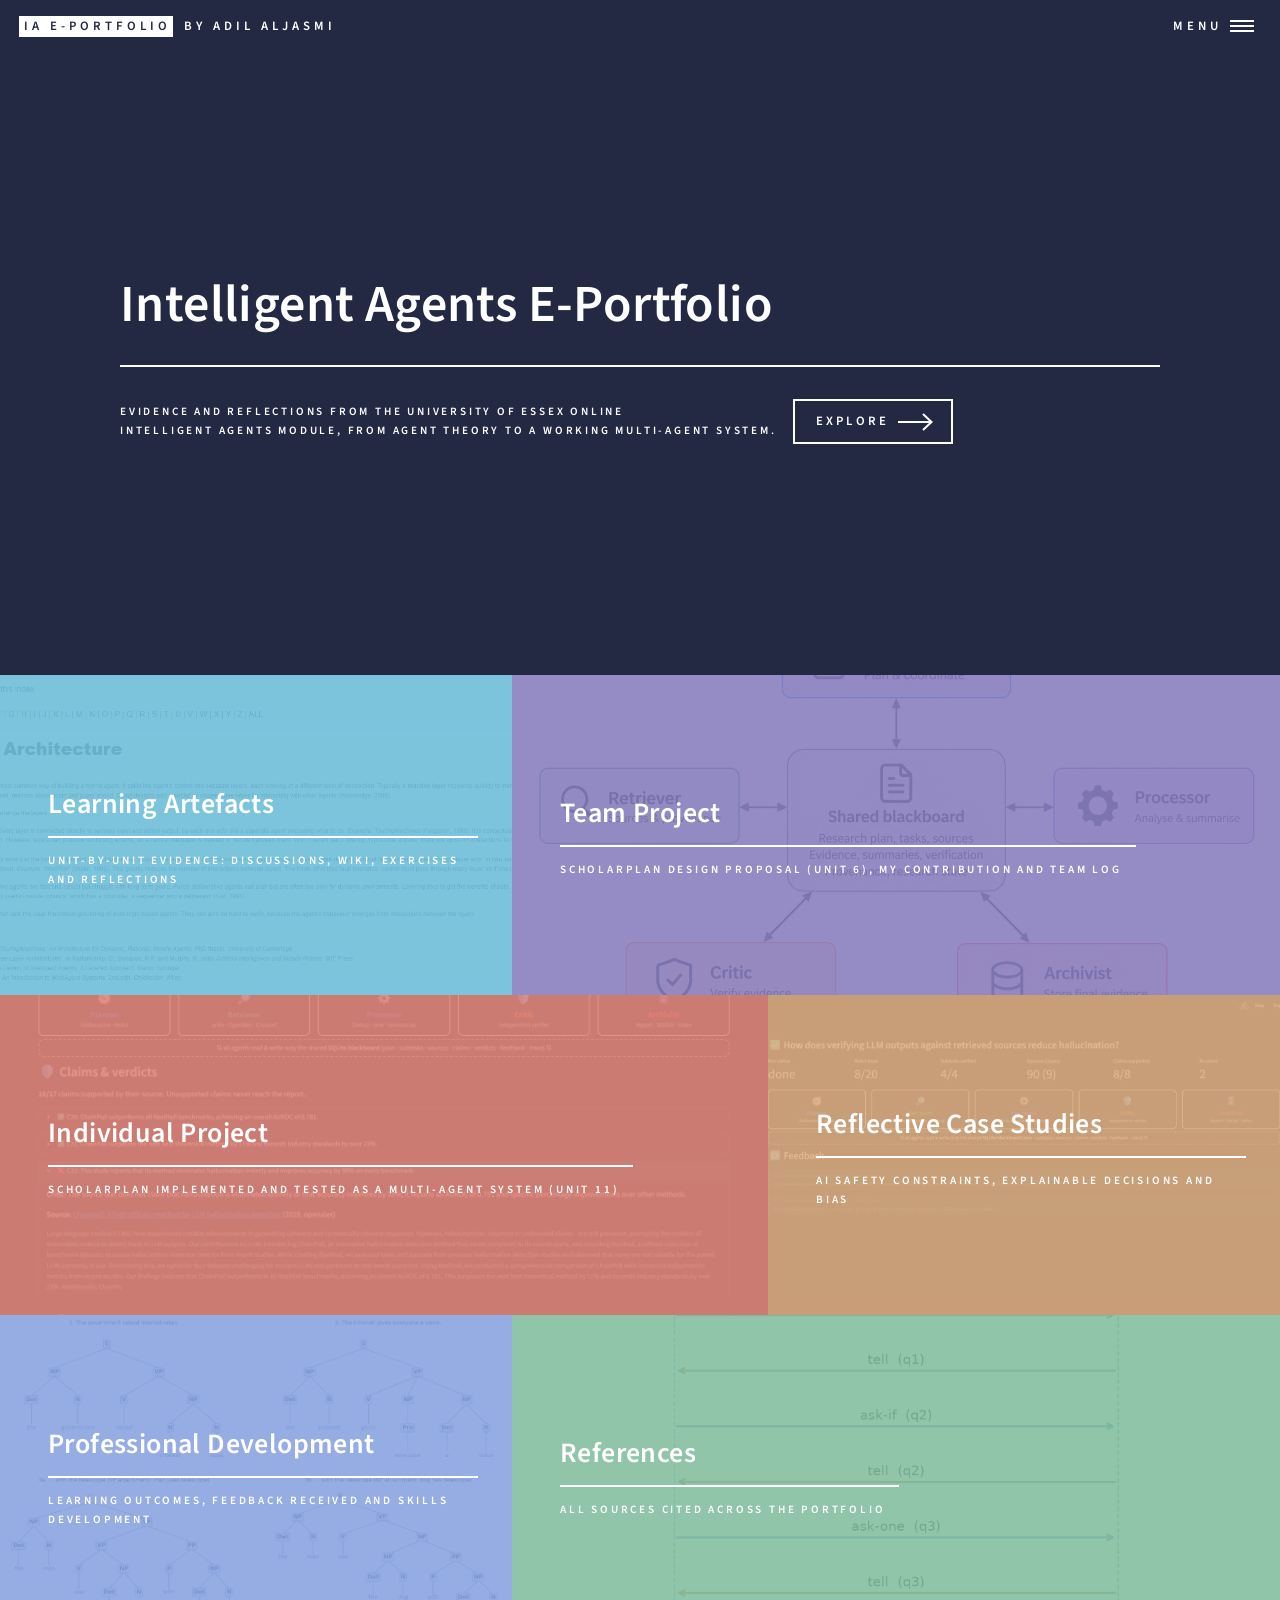
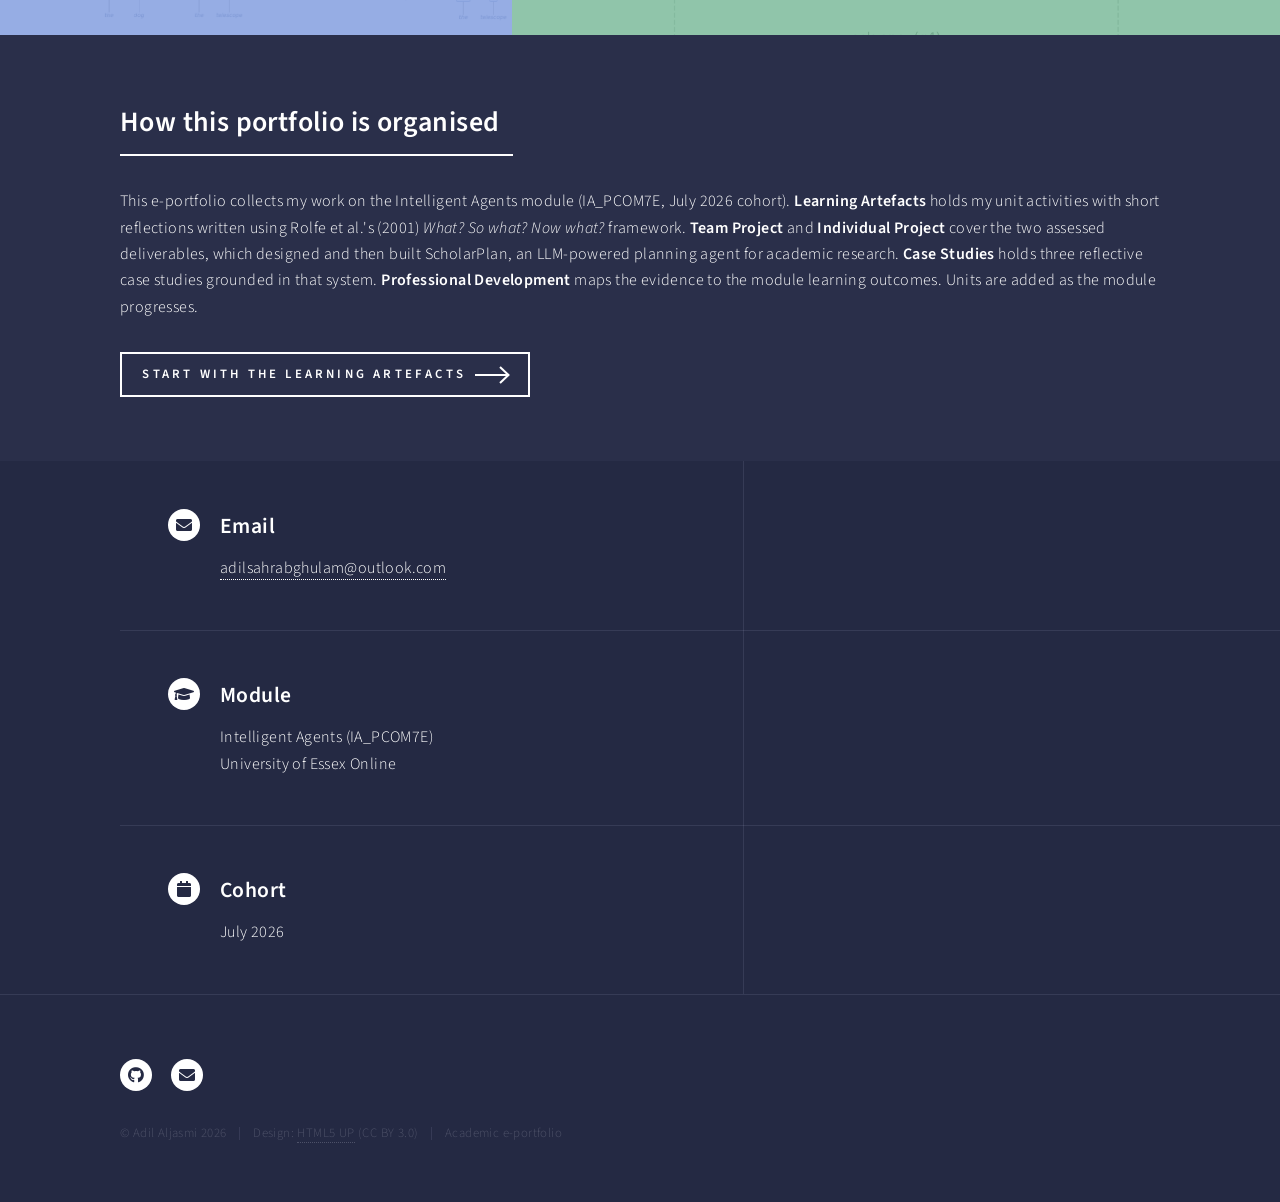
==== commit cfd018d4: "Restructure site: individual project, case studies, development and references pages; team contribut" ====
--- a/index.html
+++ b/index.html
@@ -17,13 +17,17 @@
 		<div id="wrapper">
 			<header id="header" class="alt">
 				<a href="index.html" class="logo"><strong>IA E-Portfolio</strong> <span>by ADIL ALJASMI</span></a>
-				<nav><a href="#menu">Menu</a></nav>
+				<nav><a href="artefacts.html" class="top">Artefacts</a><a href="team-project.html" class="top">Team Project</a><a href="individual-project.html" class="top">Individual Project</a><a href="case-studies.html" class="top">Case Studies</a><a href="development.html" class="top">Development</a><a href="references.html" class="top">References</a><a href="#menu">Menu</a></nav>
 			</header>
 			<nav id="menu">
 				<ul class="links">
-							<li><a href="index.html">Home</a></li>
-							<li><a href="artefacts.html">Learning Artefacts</a></li>
-							<li><a href="team-project.html">Team Project (Unit 6)</a></li>
+					<li><a href="index.html">Home</a></li>
+					<li><a href="artefacts.html">Artefacts</a></li>
+					<li><a href="team-project.html">Team Project</a></li>
+					<li><a href="individual-project.html">Individual Project</a></li>
+					<li><a href="case-studies.html">Case Studies</a></li>
+					<li><a href="development.html">Development</a></li>
+					<li><a href="references.html">References</a></li>
 				</ul>
 				<ul class="actions stacked">
 					<li><a href="https://github.com/adilaljasmi/scholarplan" class="button primary fit">ScholarPlan code (Unit 11)</a></li>
@@ -43,30 +47,33 @@
 				<section id="one" class="tiles">
 					<article>
 						<span class="image"><img src="images/tile-units.png" alt="" /></span>
-						<header class="major"><h3><a href="artefacts.html#unit1" class="link">Units 1&ndash;4: Agent foundations</a></h3><p>Collaborative Discussion 1 and the hybrid-architecture wiki entry</p></header>
+						<header class="major"><h3><a href="artefacts.html" class="link">Learning Artefacts</a></h3><p>Unit-by-unit evidence: discussions, wiki, exercises and reflections</p></header>
+					</article>
+					<article>
+						<span class="image"><img src="images/tile-team.png" alt="" /></span>
+						<header class="major"><h3><a href="team-project.html" class="link">Team Project</a></h3><p>ScholarPlan design proposal (Unit 6), my contribution and team log</p></header>
+					</article>
+					<article>
+						<span class="image"><img src="images/tile-unit11.png" alt="" /></span>
+						<header class="major"><h3><a href="individual-project.html" class="link">Individual Project</a></h3><p>ScholarPlan implemented and tested as a multi-agent system (Unit 11)</p></header>
+					</article>
+					<article>
+						<span class="image"><img src="images/tile-cases.png" alt="" /></span>
+						<header class="major"><h3><a href="case-studies.html" class="link">Reflective Case Studies</a></h3><p>AI safety constraints, explainable decisions and bias</p></header>
+					</article>
+					<article>
+						<span class="image"><img src="images/tile-unit8.png" alt="" /></span>
+						<header class="major"><h3><a href="development.html" class="link">Professional Development</a></h3><p>Learning outcomes, feedback received and skills development</p></header>
 					</article>
 					<article>
 						<span class="image"><img src="images/tile-unit6.png" alt="" /></span>
-						<header class="major"><h3><a href="artefacts.html#unit6" class="link">Unit 6: Agent dialogues</a></h3><p>A KQML/KIF dialogue between two agents, simulated in Python</p></header>
-					</article>
-					<article>
-						<span class="image"><img src="images/tile-unit8.png" alt="" /></span>
-						<header class="major"><h3><a href="artefacts.html#unit8" class="link">Unit 8: Parse trees</a></h3><p>Constituency parse trees and the cost of syntactic ambiguity</p></header>
-					</article>
-					<article>
-						<span class="image"><img src="images/tile-team.png" alt="" /></span>
-						<header class="major"><h3><a href="team-project.html" class="link">Team project: ScholarPlan design</a></h3><p>Group design proposal for an LLM-powered planning agent, with tutor feedback</p></header>
+						<header class="major"><h3><a href="references.html" class="link">References</a></h3><p>All sources cited across the portfolio</p></header>
 					</article>
 				</section>
 				<section id="two">
 					<div class="inner">
-						<header class="major"><h2>About this portfolio</h2></header>
-						<p>This e-portfolio collects my work on the Intelligent Agents module (IA_PCOM7E, July 2026 cohort). It is organised by unit and holds my discussion posts, wiki contributions, exercise outputs, the team design proposal and my reflections, written with Rolfe et al.'s (2001) <em>What? So what? Now what?</em> framework. Each artefact is linked to the module learning outcomes below. New units are added as the module progresses.</p>
-						<h3>Learning outcomes and where they are evidenced</h3>
-						<div class="table-wrapper"><table class="lo">
-							<thead><tr><th>Outcome</th><th>Description</th><th>Evidence so far</th></tr></thead>
-							<tbody><tr><td><strong>LO1</strong></td><td>Identify and critically analyse agent-based systems, differentiating between architectures and approaches.</td><td>Units 1&ndash;3 Collaborative Discussion 1; Unit 4 wiki (layered architectures); Unit 6 team design proposal</td></tr><tr><td><strong>LO2</strong></td><td>Apply and critically evaluate intelligent agent techniques to real-world problems, particularly where technical risk and uncertainty is involved.</td><td>Unit 2 peer responses (failure cases and safeguards); Unit 6 KQML/KIF experiments; Unit 8 ambiguity experiments</td></tr><tr><td><strong>LO3</strong></td><td>Deploy critically appropriate software tools and skills for the design and implementation of an agent-based system, bearing in mind applicable legal, social, ethical and professional issues.</td><td>Unit 6 and Unit 8 Python notebooks; Unit 6 team design (tools, models, APIs); Unit 2 response on chatbot liability</td></tr><tr><td><strong>LO4</strong></td><td>Systematically develop and implement the skills required to be an effective member of a development team in a virtual professional environment.</td><td>Unit 6 team design proposal and tutor feedback; peer engagement in Collaborative Discussion 1</td></tr></tbody>
-						</table></div>
+						<header class="major"><h2>How this portfolio is organised</h2></header>
+						<p>This e-portfolio collects my work on the Intelligent Agents module (IA_PCOM7E, July 2026 cohort). <strong>Learning Artefacts</strong> holds my unit activities with short reflections written using Rolfe et al.'s (2001) <em>What? So what? Now what?</em> framework. <strong>Team Project</strong> and <strong>Individual Project</strong> cover the two assessed deliverables, which designed and then built ScholarPlan, an LLM-powered planning agent for academic research. <strong>Case Studies</strong> holds three reflective case studies grounded in that system. <strong>Professional Development</strong> maps the evidence to the module learning outcomes. Units are added as the module progresses.</p>
 						<ul class="actions"><li><a href="artefacts.html" class="button next">Start with the learning artefacts</a></li></ul>
 					</div>
 				</section>
@@ -84,8 +91,8 @@
 						<section>
 							<div class="contact-method">
 								<span class="icon solid alt fa-graduation-cap"></span>
-								<h3>Programme</h3>
-								<span>Intelligent Agents module (IA_PCOM7E)<br />University of Essex Online</span>
+								<h3>Module</h3>
+								<span>Intelligent Agents (IA_PCOM7E)<br />University of Essex Online</span>
 							</div>
 						</section>
 						<section>
--- a/assets/css/portfolio.css
+++ b/assets/css/portfolio.css
@@ -1,4 +1,6 @@
 
+#header nav a.top { display: inline-block; padding: 0 0.9em; font-size: 0.75em; letter-spacing: 0.2em; }
+@media screen and (max-width: 1280px) { #header nav a.top { display: none; } }
 .unit { background: rgba(255,255,255,0.035); border-left: 4px solid #9bf1ff; padding: 2em 2em 1em 2em; margin: 0 0 3em 0; }
 .unit h2 { margin-bottom: 0.3em; }
 .unit .topic { color: #9bf1ff; font-size: 0.9em; letter-spacing: 0.05em; text-transform: uppercase; margin-bottom: 1.2em; }
@@ -13,5 +15,6 @@
 .figure img { width: 100%; background: #fff; padding: 0.5em; }
 .figure p { font-size: 0.85em; font-style: italic; }
 .refs p { font-size: 0.85em; margin-bottom: 0.6em; padding-left: 2em; text-indent: -2em; }
-table.lo td, table.lo th { vertical-align: top; font-size: 0.9em; }
+table td, table th { vertical-align: top; font-size: 0.9em; }
 .toc a { margin-right: 1em; }
+.note { font-size: 0.85em; opacity: 0.85; }
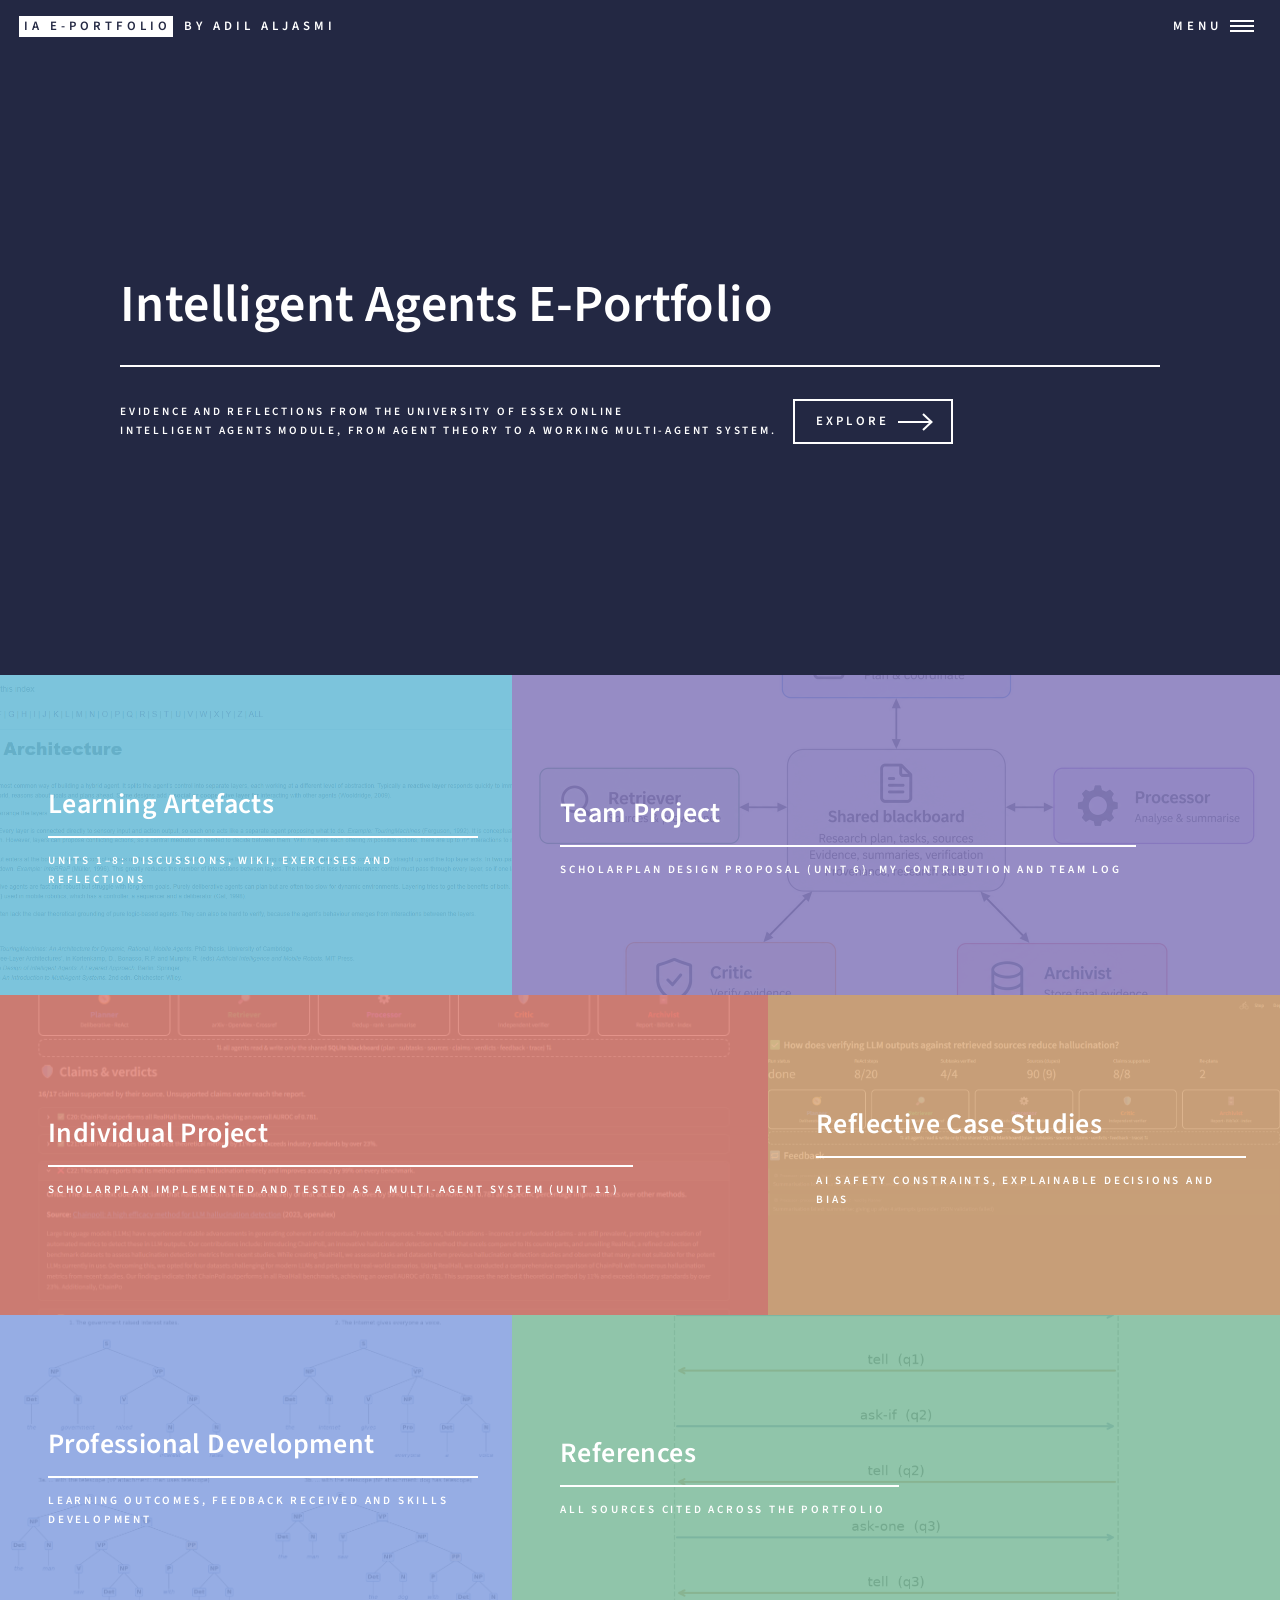
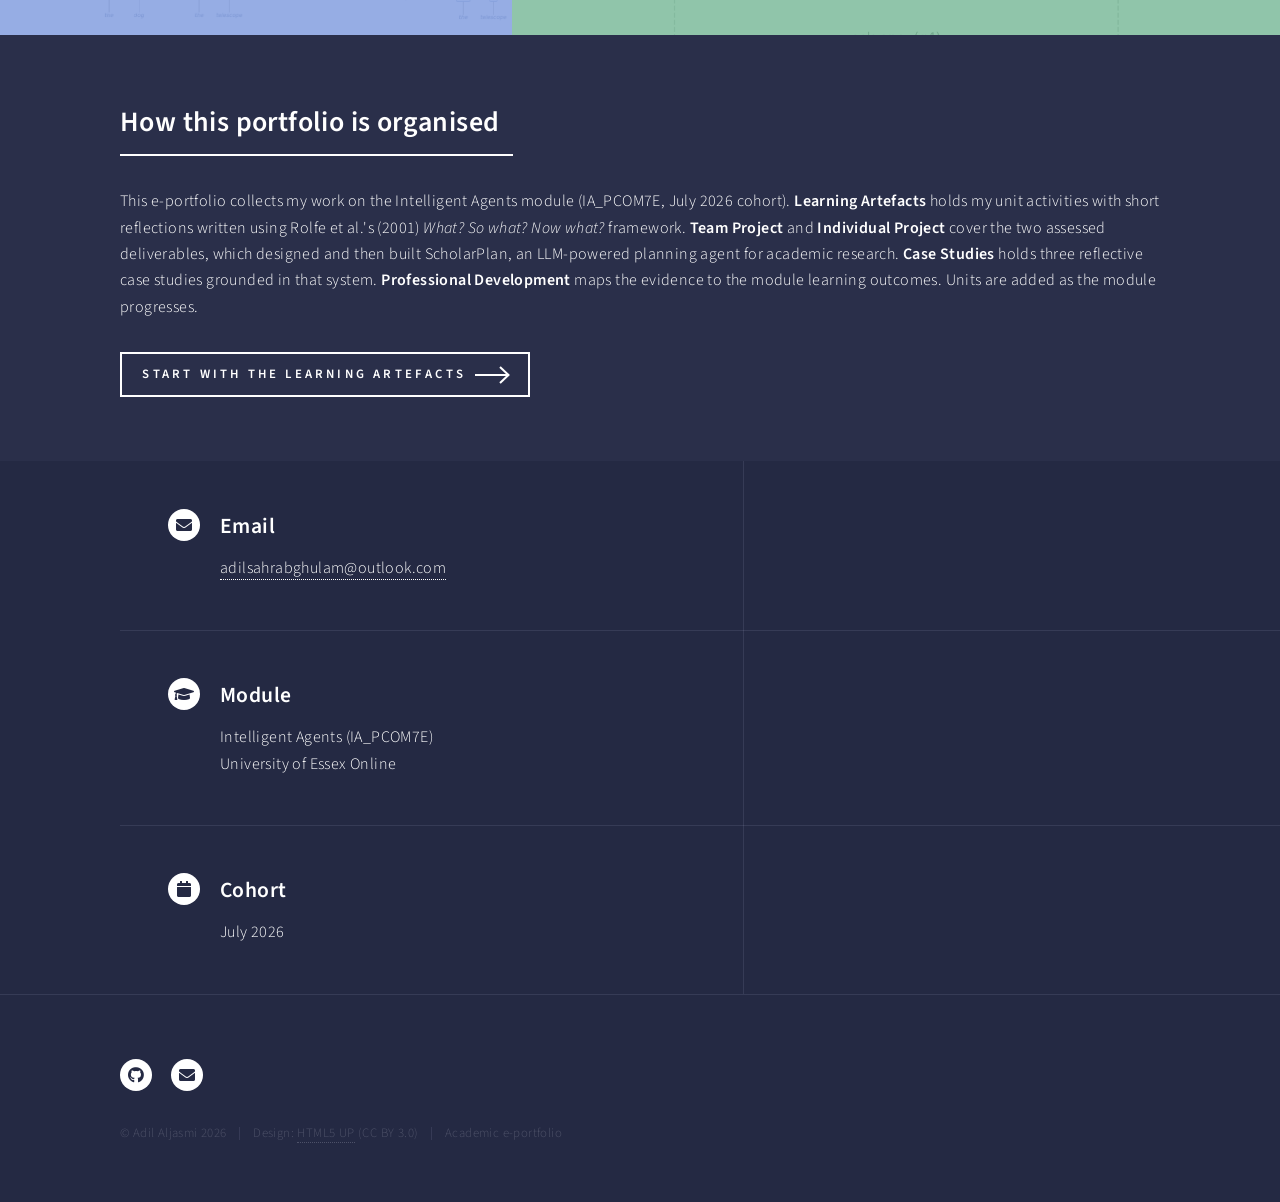
==== commit 80254e0d: "Add Units 5-7 (Collaborative Discussion 2); remove team conflict content; use exact activity names f" ====
--- a/index.html
+++ b/index.html
@@ -47,7 +47,7 @@
 				<section id="one" class="tiles">
 					<article>
 						<span class="image"><img src="images/tile-units.png" alt="" /></span>
-						<header class="major"><h3><a href="artefacts.html" class="link">Learning Artefacts</a></h3><p>Unit-by-unit evidence: discussions, wiki, exercises and reflections</p></header>
+						<header class="major"><h3><a href="artefacts.html" class="link">Learning Artefacts</a></h3><p>Units 1&ndash;8: discussions, wiki, exercises and reflections</p></header>
 					</article>
 					<article>
 						<span class="image"><img src="images/tile-team.png" alt="" /></span>
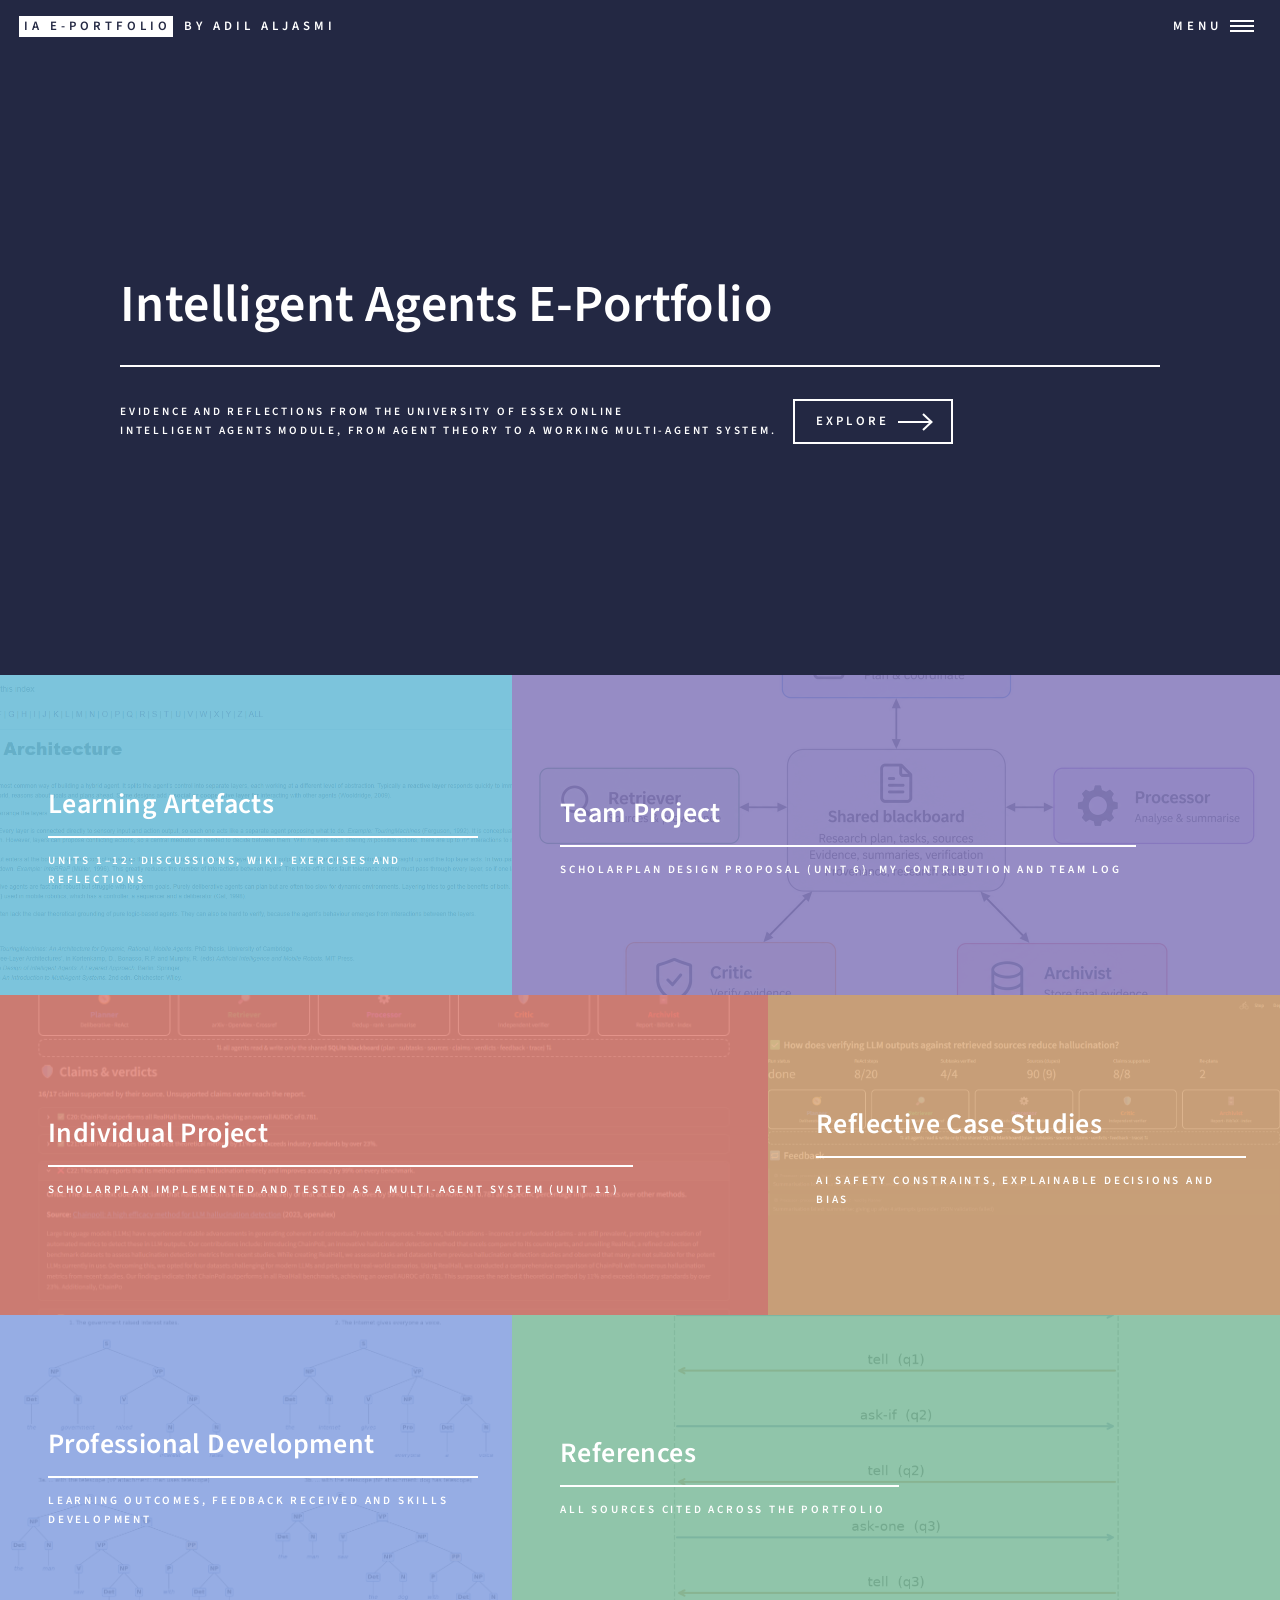
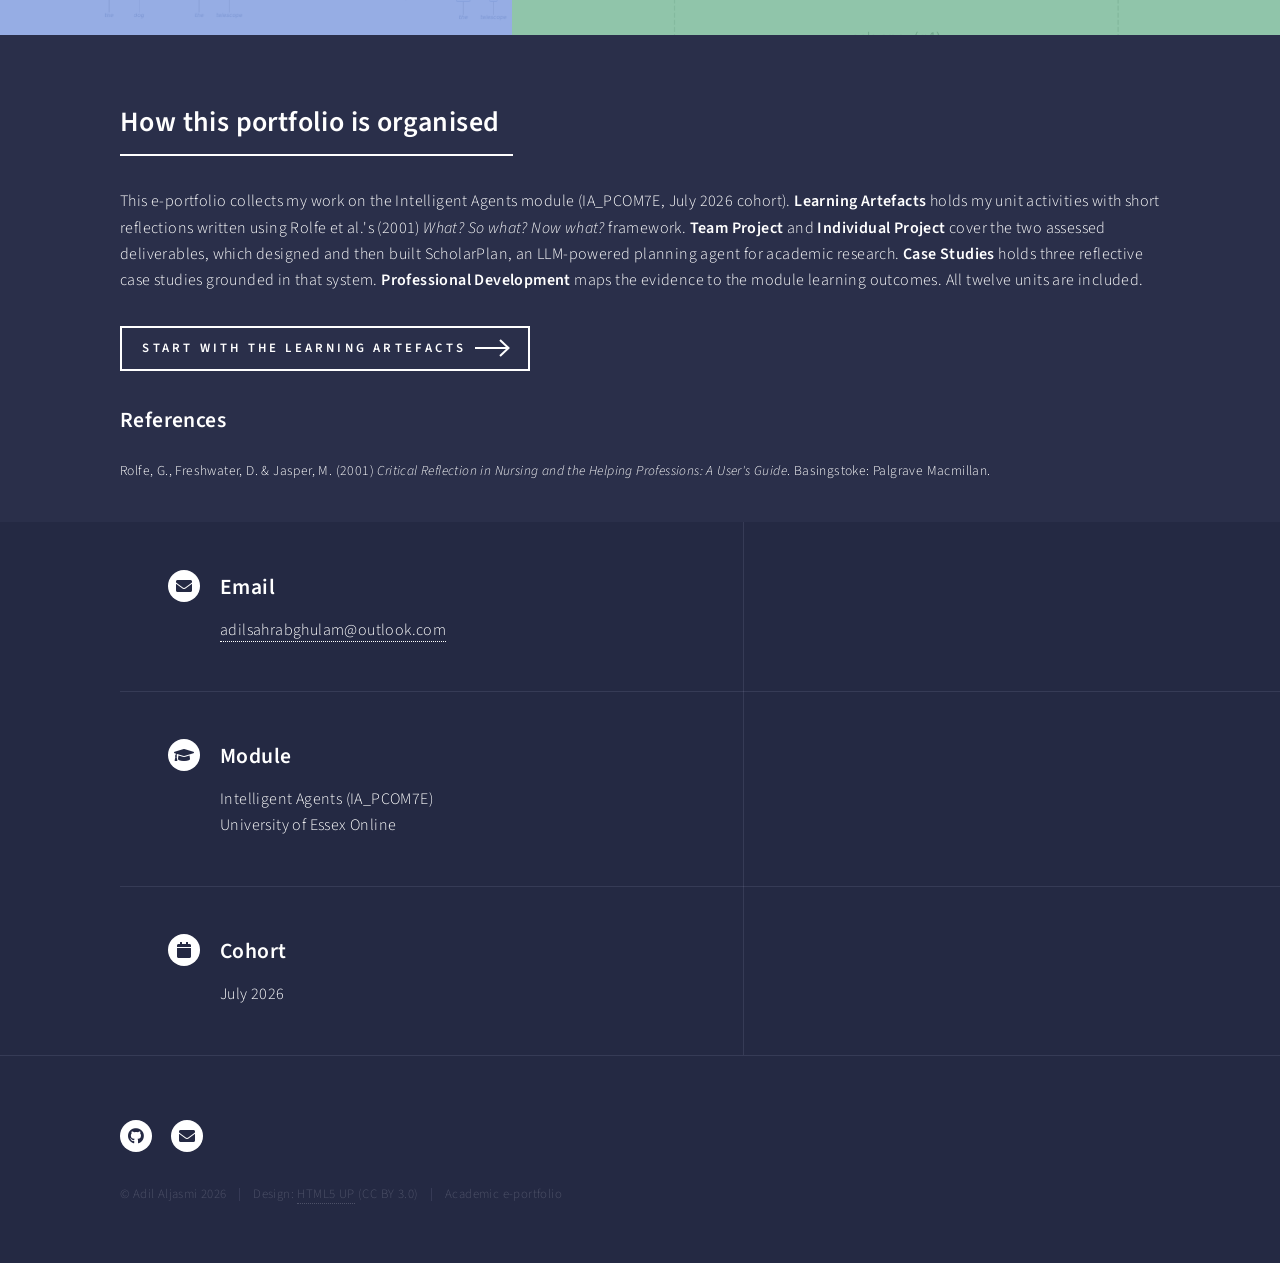
==== commit 222a6be4: "Add Units 9-12 (Collaborative Discussion 3, AlphaFold post, ethics post, seminar notes); citation an" ====
--- a/index.html
+++ b/index.html
@@ -47,7 +47,7 @@
 				<section id="one" class="tiles">
 					<article>
 						<span class="image"><img src="images/tile-units.png" alt="" /></span>
-						<header class="major"><h3><a href="artefacts.html" class="link">Learning Artefacts</a></h3><p>Units 1&ndash;8: discussions, wiki, exercises and reflections</p></header>
+						<header class="major"><h3><a href="artefacts.html" class="link">Learning Artefacts</a></h3><p>Units 1&ndash;12: discussions, wiki, exercises and reflections</p></header>
 					</article>
 					<article>
 						<span class="image"><img src="images/tile-team.png" alt="" /></span>
@@ -73,8 +73,9 @@
 				<section id="two">
 					<div class="inner">
 						<header class="major"><h2>How this portfolio is organised</h2></header>
-						<p>This e-portfolio collects my work on the Intelligent Agents module (IA_PCOM7E, July 2026 cohort). <strong>Learning Artefacts</strong> holds my unit activities with short reflections written using Rolfe et al.'s (2001) <em>What? So what? Now what?</em> framework. <strong>Team Project</strong> and <strong>Individual Project</strong> cover the two assessed deliverables, which designed and then built ScholarPlan, an LLM-powered planning agent for academic research. <strong>Case Studies</strong> holds three reflective case studies grounded in that system. <strong>Professional Development</strong> maps the evidence to the module learning outcomes. Units are added as the module progresses.</p>
+						<p>This e-portfolio collects my work on the Intelligent Agents module (IA_PCOM7E, July 2026 cohort). <strong>Learning Artefacts</strong> holds my unit activities with short reflections written using Rolfe et al.'s (2001) <em>What? So what? Now what?</em> framework. <strong>Team Project</strong> and <strong>Individual Project</strong> cover the two assessed deliverables, which designed and then built ScholarPlan, an LLM-powered planning agent for academic research. <strong>Case Studies</strong> holds three reflective case studies grounded in that system. <strong>Professional Development</strong> maps the evidence to the module learning outcomes. All twelve units are included.</p>
 						<ul class="actions"><li><a href="artefacts.html" class="button next">Start with the learning artefacts</a></li></ul>
+						<div class="refs"><h3>References</h3><p>Rolfe, G., Freshwater, D. &amp; Jasper, M. (2001) <em>Critical Reflection in Nursing and the Helping Professions: A User's Guide</em>. Basingstoke: Palgrave Macmillan.</p></div>
 					</div>
 				</section>
 			</div>
--- a/assets/css/portfolio.css
+++ b/assets/css/portfolio.css
@@ -18,3 +18,5 @@
 table td, table th { vertical-align: top; font-size: 0.9em; }
 .toc a { margin-right: 1em; }
 .note { font-size: 0.85em; opacity: 0.85; }
+.post { border: 1px solid rgba(255,255,255,0.15); padding: 1.5em 1.5em 0.5em 1.5em; margin: 1em 0 1.5em 0; background: rgba(255,255,255,0.02); }
+.post h4 { margin: 0.8em 0 0.4em 0; }
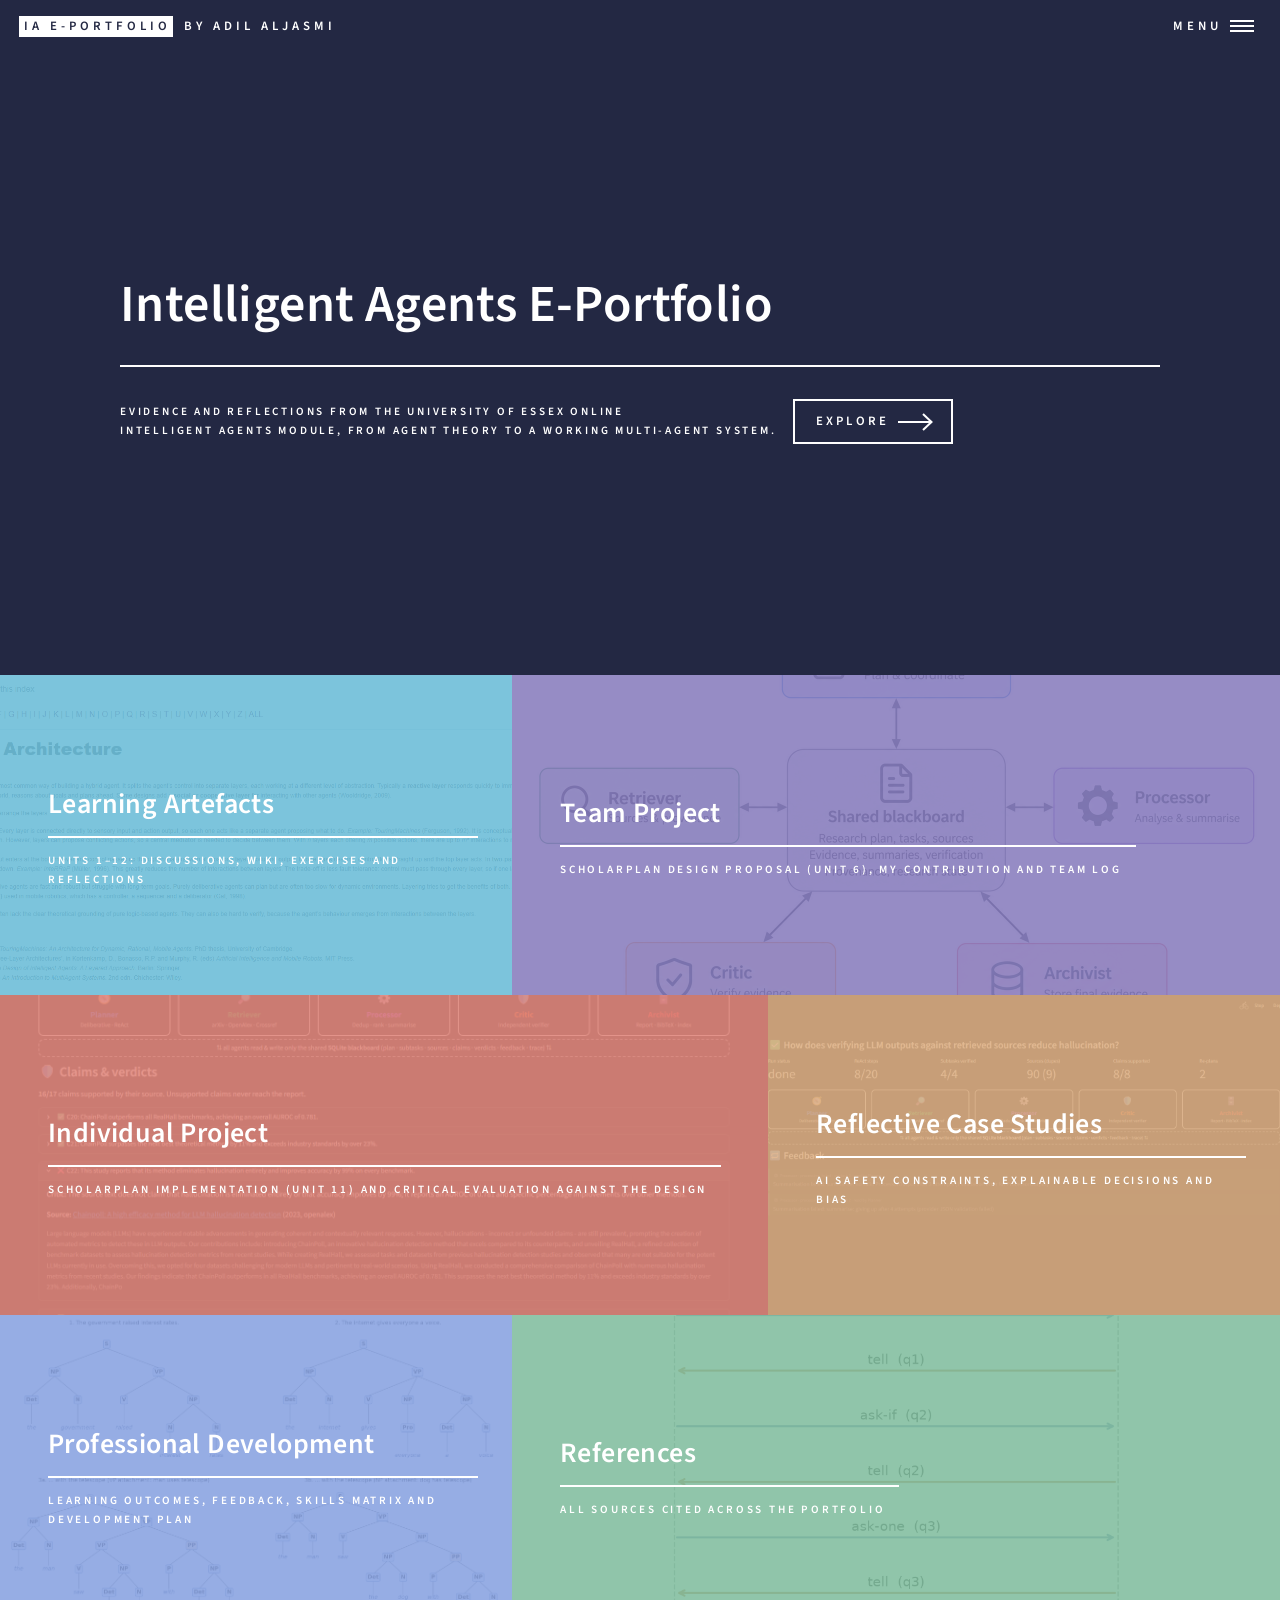
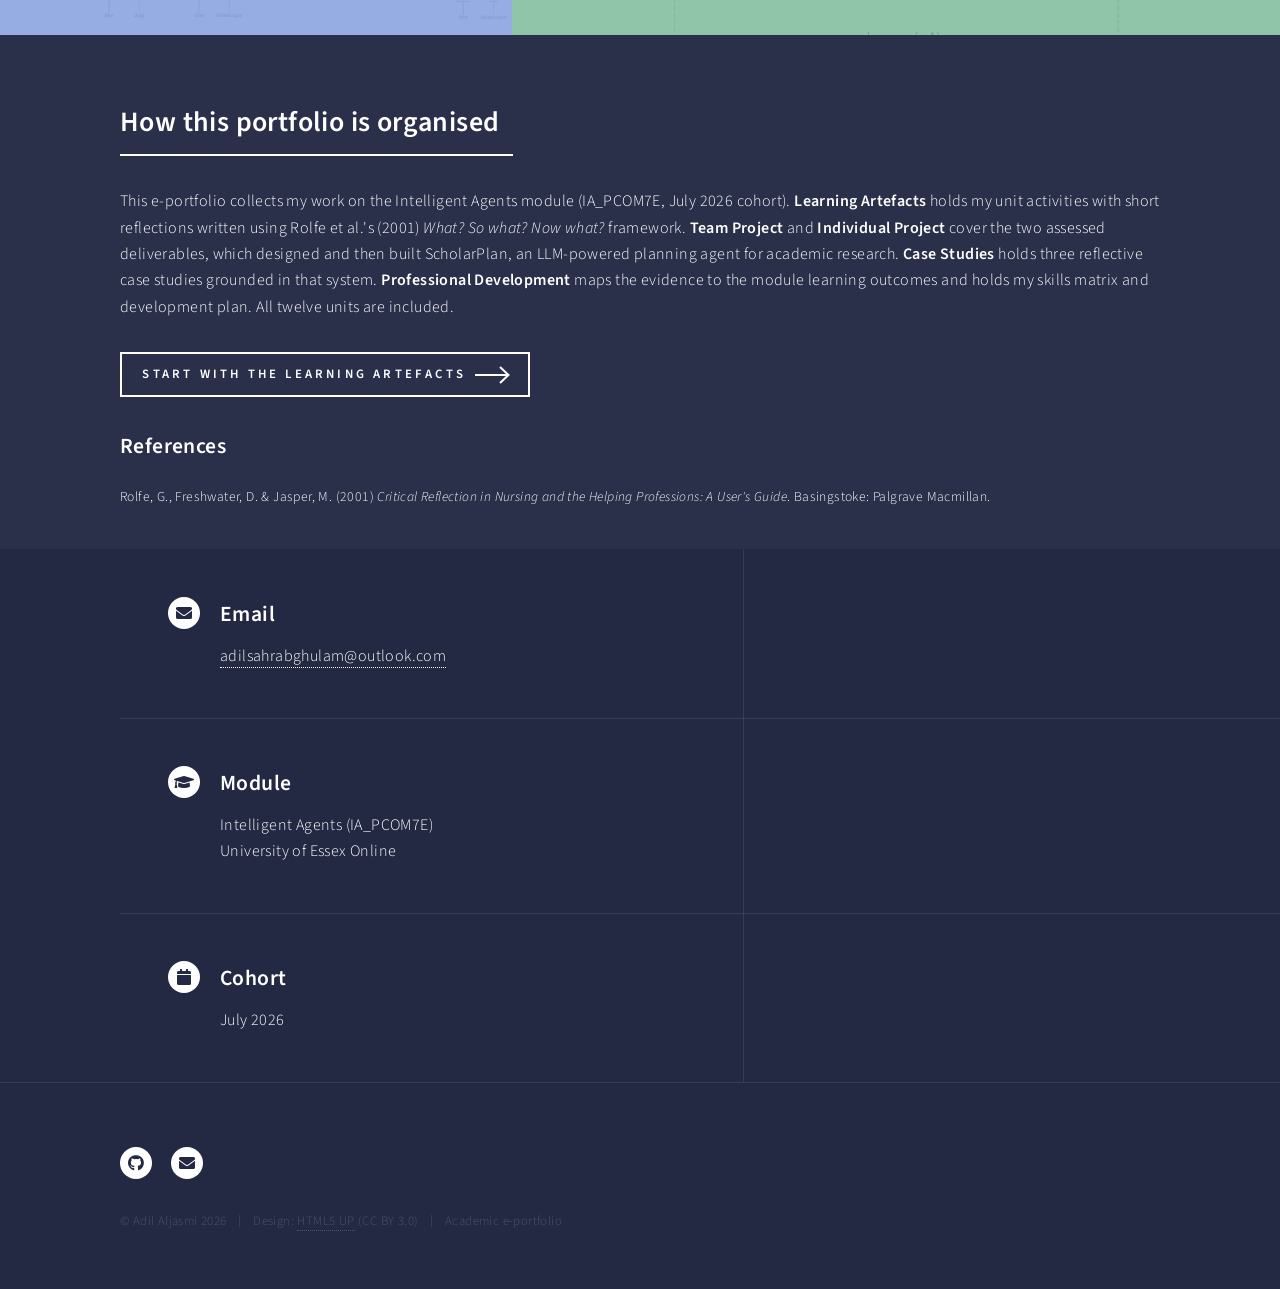
==== commit 97fc943a: "Add critical project evaluation, Unit 11 feedback, skills matrix and development plan" ====
--- a/index.html
+++ b/index.html
@@ -55,7 +55,7 @@
 					</article>
 					<article>
 						<span class="image"><img src="images/tile-unit11.png" alt="" /></span>
-						<header class="major"><h3><a href="individual-project.html" class="link">Individual Project</a></h3><p>ScholarPlan implemented and tested as a multi-agent system (Unit 11)</p></header>
+						<header class="major"><h3><a href="individual-project.html" class="link">Individual Project</a></h3><p>ScholarPlan implementation (Unit 11) and critical evaluation against the design</p></header>
 					</article>
 					<article>
 						<span class="image"><img src="images/tile-cases.png" alt="" /></span>
@@ -63,7 +63,7 @@
 					</article>
 					<article>
 						<span class="image"><img src="images/tile-unit8.png" alt="" /></span>
-						<header class="major"><h3><a href="development.html" class="link">Professional Development</a></h3><p>Learning outcomes, feedback received and skills development</p></header>
+						<header class="major"><h3><a href="development.html" class="link">Professional Development</a></h3><p>Learning outcomes, feedback, skills matrix and development plan</p></header>
 					</article>
 					<article>
 						<span class="image"><img src="images/tile-unit6.png" alt="" /></span>
@@ -73,7 +73,7 @@
 				<section id="two">
 					<div class="inner">
 						<header class="major"><h2>How this portfolio is organised</h2></header>
-						<p>This e-portfolio collects my work on the Intelligent Agents module (IA_PCOM7E, July 2026 cohort). <strong>Learning Artefacts</strong> holds my unit activities with short reflections written using Rolfe et al.'s (2001) <em>What? So what? Now what?</em> framework. <strong>Team Project</strong> and <strong>Individual Project</strong> cover the two assessed deliverables, which designed and then built ScholarPlan, an LLM-powered planning agent for academic research. <strong>Case Studies</strong> holds three reflective case studies grounded in that system. <strong>Professional Development</strong> maps the evidence to the module learning outcomes. All twelve units are included.</p>
+						<p>This e-portfolio collects my work on the Intelligent Agents module (IA_PCOM7E, July 2026 cohort). <strong>Learning Artefacts</strong> holds my unit activities with short reflections written using Rolfe et al.'s (2001) <em>What? So what? Now what?</em> framework. <strong>Team Project</strong> and <strong>Individual Project</strong> cover the two assessed deliverables, which designed and then built ScholarPlan, an LLM-powered planning agent for academic research. <strong>Case Studies</strong> holds three reflective case studies grounded in that system. <strong>Professional Development</strong> maps the evidence to the module learning outcomes and holds my skills matrix and development plan. All twelve units are included.</p>
 						<ul class="actions"><li><a href="artefacts.html" class="button next">Start with the learning artefacts</a></li></ul>
 						<div class="refs"><h3>References</h3><p>Rolfe, G., Freshwater, D. &amp; Jasper, M. (2001) <em>Critical Reflection in Nursing and the Helping Professions: A User's Guide</em>. Basingstoke: Palgrave Macmillan.</p></div>
 					</div>
